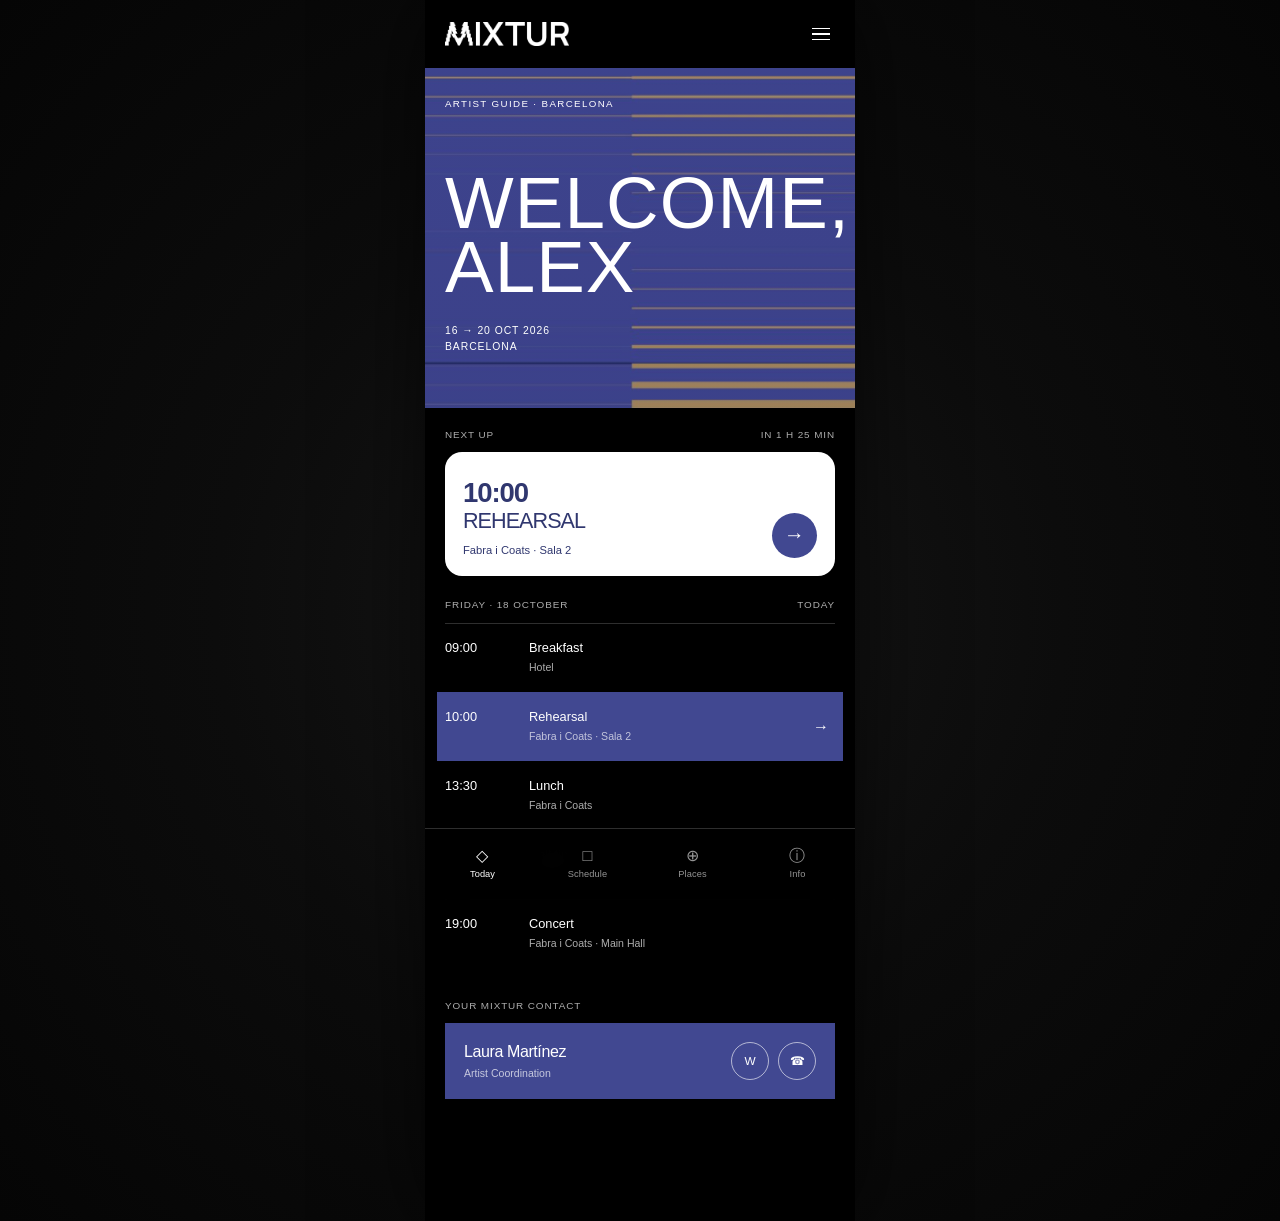
==== index.html @ f7ca7baa "Update index.html" ====
<!DOCTYPE html>
<html lang="en">

<head>
  <meta charset="UTF-8">
  <meta name="viewport" content="width=device-width, initial-scale=1.0">
  <meta name="theme-color" content="#000000">

  <title>Mixtur · Artist Guide</title>

  <link rel="stylesheet" href="style.css">
</head>

<body>

  <main class="app">

    <!-- HEADER -->
    <header class="topbar">

      <img
        src="logo-mixtur.png"
        alt="Mixtur"
        class="mixtur-logo"
      >

      <button
        class="menu-button"
        type="button"
        aria-label="Open menu"
      >
        <span></span>
        <span></span>
        <span></span>
      </button>

    </header>


    <!-- HERO -->
    <section class="hero">

      <div class="hero-overlay"></div>

      <div class="hero-content">

        <p class="eyebrow">
          Artist Guide · Barcelona
        </p>

        <h1 class="welcome">
          Welcome,<br>
          Alex
        </h1>

        <p class="stay-dates">
          16 → 20 OCT 2026<br>
          Barcelona
        </p>

      </div>

    </section>


    <!-- NEXT -->
    <section class="next-section">

      <div class="section-label">
        <span>Next up</span>
        <span>in 1 h 25 min</span>
      </div>

      <article class="next-card">

        <div class="next-card-content">

          <div class="next-time">
            10:00
          </div>

          <div class="next-title">
            Rehearsal
          </div>

          <div class="next-place">
            Fabra i Coats · Sala 2
          </div>

        </div>

        <div
          class="arrow-button"
          aria-hidden="true"
        >
          →
        </div>

      </article>

    </section>


    <!-- TODAY -->
    <section class="today-list">

      <div class="section-label schedule-heading">
        <span>Friday · 18 October</span>
        <span>Today</span>
      </div>


      <article class="today-item">

        <div class="today-time">
          09:00
        </div>

        <div class="today-info">

          <div class="today-title">
            Breakfast
          </div>

          <div class="today-place">
            Hotel
          </div>

        </div>

      </article>


      <article class="today-item highlight">

        <div class="today-time">
          10:00
        </div>

        <div class="today-info">

          <div class="today-title">
            Rehearsal
          </div>

          <div class="today-place">
            Fabra i Coats · Sala 2
          </div>

        </div>

        <div class="today-arrow">
          →
        </div>

      </article>


      <article class="today-item">

        <div class="today-time">
          13:30
        </div>

        <div class="today-info">

          <div class="today-title">
            Lunch
          </div>

          <div class="today-place">
            Fabra i Coats
          </div>

        </div>

      </article>


      <article class="today-item">

        <div class="today-time">
          17:30
        </div>

        <div class="today-info">

          <div class="today-title">
            Call time
          </div>

          <div class="today-place">
            Main Hall
          </div>

        </div>

      </article>


      <article class="today-item">

        <div class="today-time">
          19:00
        </div>

        <div class="today-info">

          <div class="today-title">
            Concert
          </div>

          <div class="today-place">
            Fabra i Coats · Main Hall
          </div>

        </div>

      </article>

    </section>


    <!-- CONTACT -->
    <section class="contact-wrap">

      <div class="section-label">
        <span>Your Mixtur contact</span>
      </div>

      <article class="contact-card">

        <div>

          <div class="contact-name">
            Laura Martínez
          </div>

          <div class="contact-role">
            Artist Coordination
          </div>

        </div>

        <div class="contact-actions">

          <a
            href="#"
            class="contact-action"
            aria-label="WhatsApp Laura"
          >
            W
          </a>

          <a
            href="#"
            class="contact-action"
            aria-label="Call Laura"
          >
            ☎
          </a>

        </div>

      </article>

    </section>


    <!-- BOTTOM NAV -->
    <nav
      class="bottom-nav"
      aria-label="Main navigation"
    >

      <a
        class="nav-item active"
        href="index.html"
      >
        <span class="nav-symbol">◇</span>
        <span>Today</span>
      </a>

      <a
        class="nav-item"
        href="schedule.html"
      >
        <span class="nav-symbol">□</span>
        <span>Schedule</span>
      </a>

      <a
        class="nav-item"
        href="places.html"
      >
        <span class="nav-symbol">⊕</span>
        <span>Places</span>
      </a>

      <a
        class="nav-item"
        href="info.html"
      >
        <span class="nav-symbol">ⓘ</span>
        <span>Info</span>
      </a>

    </nav>

  </main>


  <script src="venues.js?v=1"></script>
  <script src="script.js?v=24"></script>

</body>

</html>
---- style.css ----
/* =========================================
   MIXTUR ARTIST GUIDE
   Editorial mobile system
   ========================================= */


/* =========================================
   VARIABLES
   ========================================= */

:root {
  --black: #000000;
  --white: #ffffff;

  --mixtur-blue: #414891;
  --mixtur-blue-dark: #30376f;
  --mixtur-gold: #b89b59;

  --text-secondary: rgba(255, 255, 255, 0.68);
  --text-soft: rgba(255, 255, 255, 0.48);

  --line: rgba(255, 255, 255, 0.18);

  --page-width: 430px;
}


/* =========================================
   RESET
   ========================================= */

* {
  box-sizing: border-box;
  margin: 0;
  padding: 0;
}

html {
  scroll-behavior: smooth;
}

body {
  min-height: 100vh;
  background: #0a0a0a;
  color: var(--white);

  font-family:
    Verdana,
    Geneva,
    sans-serif;

  -webkit-font-smoothing: antialiased;
  text-rendering: optimizeLegibility;
}

button,
a {
  font: inherit;
}

a {
  color: inherit;
}


/* =========================================
   APP
   ========================================= */

.app {
  position: relative;

  width: 100%;
  max-width: var(--page-width);

  min-height: 100vh;

  margin: 0 auto;

  padding-bottom: 88px;

  background: var(--black);
}


/* =========================================
   TOP BAR
   ========================================= */

.topbar {
  position: relative;
  z-index: 20;

  height: 68px;

  padding: 18px 20px;

  display: flex;
  justify-content: space-between;
  align-items: center;

  background: var(--black);
}

.mixtur-logo {
  display: block;

  width: 124px;
  max-height: 34px;

  object-fit: contain;
  object-position: left center;
}

.menu-button {
  width: 32px;
  height: 32px;

  padding: 5px;

  display: flex;
  flex-direction: column;
  justify-content: center;

  gap: 4px;

  border: 0;
  background: transparent;

  cursor: pointer;
}

.menu-button span {
  display: block;

  width: 18px;
  height: 1.5px;

  margin-left: auto;

  background: var(--white);
}


/* =========================================
   TODAY HERO
   ========================================= */

.hero {
  position: relative;

  min-height: 340px;

  padding:
    30px
    20px
    22px;

  overflow: hidden;

  background-color: var(--mixtur-blue);

  background-image:
    url("mixtur-background.png");

  background-size: cover;
  background-position: center center;
  background-repeat: no-repeat;
}

.hero-overlay {
  position: absolute;

  inset: 0;

  z-index: 1;

  background:
    linear-gradient(
      to bottom,
      rgba(32, 34, 90, 0.03),
      rgba(32, 34, 90, 0.08)
    );

  pointer-events: none;
}

.hero-content {
  position: relative;
  z-index: 3;
}

.eyebrow {
  margin-bottom: 60px;

  font-size: 0.61rem;
  font-weight: 400;
  line-height: 1.3;
  letter-spacing: 0.14em;

  text-transform: uppercase;
}

.welcome {
  width: 100%;
  max-width: 385px;

  font-size:
    clamp(
      3.45rem,
      14.8vw,
      4.55rem
    );

  font-weight: 400;

  line-height: 0.88;

  letter-spacing: 0.015em;

  text-transform: uppercase;
}

.stay-dates {
  margin-top: 24px;

  font-size: 0.65rem;
  font-weight: 400;

  line-height: 1.55;

  letter-spacing: 0.09em;

  text-transform: uppercase;
}


/* =========================================
   SECTION LABELS
   ========================================= */

.section-label {
  display: flex;

  justify-content: space-between;
  align-items: center;

  gap: 16px;

  margin-bottom: 11px;

  color: var(--text-secondary);

  font-size: 0.62rem;

  line-height: 1.2;

  letter-spacing: 0.09em;

  text-transform: uppercase;
}


/* =========================================
   NEXT EVENT
   ========================================= */

.next-section {
  padding:
    21px
    20px
    17px;

  background: var(--black);
}

.next-card {
  min-height: 124px;

  padding:
    20px
    18px
    18px;

  display: flex;

  justify-content: space-between;
  align-items: flex-end;

  gap: 18px;

  color: var(--mixtur-blue-dark);

  background: var(--white);

  border-radius: 17px;
}

.next-card-content {
  min-width: 0;
}

.next-time {
  font-size: 1.72rem;

  font-weight: 700;

  line-height: 1;

  letter-spacing: -0.04em;
}

.next-title {
  margin-top: 4px;

  font-size: 1.35rem;

  font-weight: 400;

  line-height: 1;

  letter-spacing: -0.045em;

  text-transform: uppercase;
}

.next-place {
  margin-top: 11px;

  font-size: 0.7rem;

  line-height: 1.35;
}

.arrow-button {
  width: 45px;
  height: 45px;

  flex-shrink: 0;

  display: flex;
  align-items: center;
  justify-content: center;

  border-radius: 50%;

  background: var(--mixtur-blue);
  color: var(--white);

  font-size: 1.3rem;
  line-height: 1;

  pointer-events: none;
}

/* =========================================
   TODAY LIST
   ========================================= */

.today-list {
  padding:
    6px
    20px
    28px;
}

.schedule-heading {
  margin-bottom: 0;

  padding-bottom: 12px;
}

.today-item {
  position: relative;

  display: grid;

  grid-template-columns:
    72px
    minmax(0, 1fr);

  gap: 12px;

  min-height: 69px;

  padding: 16px 0;

  border-top:
    1px solid
    var(--line);
}

.today-time {
  font-size: 0.8rem;
  line-height: 1.2;
}

.today-info {
  min-width: 0;
}

.today-title {
  font-size: 0.8rem;
  line-height: 1.2;
}

.today-place {
  margin-top: 5px;

  color: var(--text-secondary);

  font-size: 0.66rem;
  line-height: 1.4;
}

.today-item.highlight {
  margin: 0 -8px;
  padding: 16px 8px;

  grid-template-columns:
    72px
    minmax(0, 1fr)
    28px;

  background: var(--mixtur-blue);

  border-top-color: transparent;
}

.today-item.highlight + .today-item {
  border-top-color: transparent;
}

.today-arrow {
  display: flex;

  align-items: center;
  justify-content: center;

  font-size: 1rem;
}


/* =========================================
   CONTACT
   ========================================= */

.contact-wrap {
  padding:
    4px
    20px
    34px;
}

.contact-card {
  padding: 19px;

  display: flex;

  align-items: center;
  justify-content: space-between;

  gap: 18px;

  background: var(--mixtur-blue);
}

.contact-name {
  font-size: 1rem;
  font-weight: 400;
  line-height: 1.2;
  letter-spacing: -0.025em;
}

.contact-role {
  margin-top: 6px;
  font-size: 0.66rem;
  color: rgba(255, 255, 255, 0.7);
}

.contact-actions {
  display: flex;
  gap: 9px;
}

.contact-action {
  width: 38px;
  height: 38px;

  display: flex;

  align-items: center;
  justify-content: center;

  border:
    1px solid
    rgba(255, 255, 255, 0.6);

  border-radius: 50%;

  color: var(--white);

  text-decoration: none;

  font-size: 0.74rem;
}


/* =========================================
   BOTTOM NAVIGATION
   ========================================= */

.bottom-nav {
  position: fixed;

  left: 50%;
  bottom: 0;

  z-index: 100;

  transform: translateX(-50%);

  width: 100%;
  max-width: var(--page-width);

  min-height: 72px;

  display: grid;

  grid-template-columns:
    repeat(4, 1fr);

  padding:
    8px
    5px
    max(11px, env(safe-area-inset-bottom));

  background:
    rgba(0, 0, 0, 0.96);

  border-top:
    1px solid
    var(--line);

  backdrop-filter:
    blur(12px);
}

.nav-item {
  display: flex;

  flex-direction: column;

  justify-content: center;
  align-items: center;

  gap: 4px;

  color:
    rgba(255, 255, 255, 0.58);

  text-decoration: none;

  font-size: 0.58rem;

  letter-spacing: 0.01em;
}

.nav-item.active {
  color: var(--white);
}

.nav-symbol {
  min-height: 18px;

  font-size: 1.02rem;

  line-height: 1;
}


/* =========================================
   SCHEDULE PAGE
   ========================================= */

.schedule-hero {
  position: relative;

  min-height: 205px;

  padding:
    28px
    20px
    25px;

  overflow: hidden;

  background-color: var(--mixtur-blue);

  background-image:
    url("mixtur-background.png");

  background-size: 100% auto;
  background-position: center top;
  background-repeat: no-repeat;
}

.schedule-hero-content {
  position: relative;
  z-index: 3;
}

.schedule-page-title {
  margin-top: 30px;

  font-size:
    clamp(
      2.7rem,
      11.5vw,
      3.6rem
    );

  font-weight: 400;

  line-height: 0.92;

  letter-spacing: 0.045em;

  text-transform: uppercase;
}

.schedule-subtitle {
  margin-top: 14px;

  font-size: 0.6rem;

  line-height: 1.45;

  letter-spacing: 0.16em;

  text-transform: uppercase;
}


/* =========================================
   SCHEDULE DAYS
   ========================================= */

.schedule-day {
  padding:
    25px
    20px
    8px;
}

.day-header {
  display: grid;

  grid-template-columns:
    auto
    1fr;

  align-items: end;

  gap: 14px;

  padding-bottom: 14px;

  color: var(--white);

  text-transform: uppercase;
}

.day-header span:first-child {
  font-size: 1.15rem;
  line-height: 1;
  letter-spacing: 0.08em;
}

.day-header span:last-child {
  justify-self: end;

  color: var(--text-secondary);

  font-size: 0.58rem;

  line-height: 1.2;

  letter-spacing: 0.13em;
}

.today-day .day-header {
  color: var(--white);
}

.today-day .day-header span:first-child {
  color: var(--mixtur-gold);
}

.today-day .day-header span:last-child {
  color: var(--white);
}


/* =========================================
   SCHEDULE EVENTS
   ========================================= */

.schedule-event {
  position: relative;

  display: grid;

  grid-template-columns:
    66px
    minmax(0, 1fr);

  gap: 14px;

  padding: 18px 0;

  border-top:
    1px solid
    var(--line);
}

.schedule-time {
  font-size: 0.8rem;
  line-height: 1.2;
}

.schedule-event-info {
  min-width: 0;
}

.schedule-event-type {
  margin-bottom: 6px;

  color: var(--mixtur-gold);

  font-size: 0.56rem;

  line-height: 1.2;

  letter-spacing: 0.11em;

  text-transform: uppercase;
}

.schedule-event-info h2 {
  font-size: 0.89rem;

  font-weight: 400;

  line-height: 1.3;

  letter-spacing: -0.025em;
}

.schedule-event-info p {
  margin-top: 5px;

  color: var(--text-secondary);

  font-size: 0.65rem;

  line-height: 1.4;
}

.current-event {
  margin: 0 -8px;

  padding: 18px 8px;

  grid-template-columns:
    66px
    minmax(0, 1fr)
    30px;

  background: var(--mixtur-blue);

  border-top-color: transparent;
}

.current-event .schedule-event-type {
  color: var(--white);
}

.important-event {
  margin: 0 -8px;

  padding: 18px 8px;

  grid-template-columns:
    66px
    minmax(0, 1fr)
    30px;

  border-top:
    2px solid
    var(--mixtur-gold);

  border-bottom:
    2px solid
    var(--mixtur-gold);
}

.schedule-event-arrow {
  display: flex;

  align-items: center;
  justify-content: center;

  font-size: 1rem;
}


/* =========================================
   PLACES PAGE
   ========================================= */

.places-intro {
  padding:
    18px
    20px
    0;

  background: var(--black);
}

.places-cover {
  width: 100%;
  height: 180px;

  overflow: hidden;

  border-radius: 8px;

  background:
    linear-gradient(
      135deg,
      #2d2d2d,
      #111111
    );

  display: flex;

  align-items: flex-end;

  padding: 14px;
}

.places-cover span {
  color:
    rgba(255, 255, 255, 0.58);

  font-size: 0.58rem;

  letter-spacing: 0.12em;

  text-transform: uppercase;
}

.places-heading {
  padding-top: 26px;
}

.places-heading .eyebrow {
  margin-bottom: 18px;
}

.places-title {
  font-size:
    clamp(
      2.9rem,
      12vw,
      3.9rem
    );

  font-weight: 400;

  line-height: 0.9;

  letter-spacing: 0.045em;

  text-transform: uppercase;
}


/* =========================================
   PLACES FILTERS
   ========================================= */

.places-filters {
  display: grid;

  grid-template-columns:
    repeat(4, 1fr);

  margin:
    28px
    20px
    22px;

  border:
    1px solid
    var(--line);
}

.place-filter {
  min-height: 44px;

  padding: 10px 6px;

  border: 0;

  border-right:
    1px solid
    var(--line);

  background: transparent;

  color: var(--text-secondary);

  font-size: 0.63rem;

  letter-spacing: 0.04em;

  cursor: pointer;
}

.place-filter:last-child {
  border-right: 0;
}

.place-filter.active {
  background: var(--mixtur-blue);
  color: var(--white);
}


/* =========================================
   PLACES LIST
   ========================================= */

.places-list {
  padding:
    0
    20px
    34px;
}

.featured-place {
  border-top:
    1px solid
    var(--line);

  padding-top: 18px;
}

.featured-place-image {
  width: 100%;
  height: 145px;

  overflow: hidden;

  border-radius: 6px;

  background:
    linear-gradient(
      135deg,
      #333333,
      #141414
    );

  display: flex;

  align-items: flex-end;

  padding: 12px;
}

.featured-place-image span {
  color:
    rgba(255, 255, 255, 0.5);

  font-size: 0.55rem;

  letter-spacing: 0.11em;

  text-transform: uppercase;
}

.featured-place-content {
  padding:
    15px
    0
    22px;
}

.place-category {
  margin-bottom: 7px;

  color: var(--mixtur-gold);

  font-size: 0.55rem;

  line-height: 1.2;

  letter-spacing: 0.12em;

  text-transform: uppercase;
}

.place-title-row {
  display: flex;

  align-items: flex-start;
  justify-content: space-between;

  gap: 18px;
}

.place-title-row h2 {
  font-size: 1.18rem;

  font-weight: 400;

  line-height: 1.2;

  letter-spacing: -0.025em;
}

.place-description {
  margin-top: 4px;

  color: var(--text-secondary);

  font-size: 0.68rem;

  line-height: 1.4;
}

.place-arrow {
  flex-shrink: 0;

  padding-top: 4px;

  font-size: 1.15rem;
}

.place-address {
  margin-top: 14px;

  color: var(--text-secondary);

  font-style: normal;

  font-size: 0.68rem;

  line-height: 1.45;
}


/* =========================================
   MAP LINK
   ========================================= */

.maps-link {
  margin-top: 16px;

  min-height: 44px;

  display: grid;

  grid-template-columns:
    24px
    minmax(0, 1fr)
    22px;

  align-items: center;

  gap: 8px;

  color: var(--white);

  text-decoration: none;

  border-top:
    1px solid
    var(--line);

  border-bottom:
    1px solid
    var(--line);
}

.maps-symbol {
  color: var(--mixtur-blue);

  font-size: 1rem;
}

.maps-link span:nth-child(2) {
  font-size: 0.68rem;
}

.maps-arrow {
  justify-self: end;

  font-size: 0.9rem;
}


/* =========================================
   NEARBY LINKS
   ========================================= */

.place-nearby {
  display: flex;

  flex-wrap: wrap;

  gap:
    8px
    18px;

  margin-top: 14px;

  padding-top: 12px;

  border-top:
    1px solid
    var(--line);
}

.place-nearby a {
  display: inline-flex;

  align-items: center;

  gap: 8px;

  min-height: 32px;

  color: var(--text-secondary);

  text-decoration: none !important;

  font-size: 0.62rem;

  font-weight: 400;

  line-height: 1.2;

  letter-spacing: 0.05em;

  text-transform: uppercase;
}

.place-nearby a:link,
.place-nearby a:visited,
.place-nearby a:hover,
.place-nearby a:active {
  color: var(--text-secondary);

  text-decoration: none !important;
}

.place-nearby a span {
  color: var(--white);

  font-size: 0.8rem;

  line-height: 1;
}

.place-nearby button {
  padding: 0;

  display: inline-flex;

  align-items: center;

  gap: 8px;

  min-height: 32px;

  border: 0;
  border-radius: 0;

  background: transparent;

  color: var(--text-secondary);

  font-family:
    Verdana,
    Geneva,
    sans-serif;

  font-size: 0.62rem;

  font-weight: 400;

  line-height: 1.2;

  letter-spacing: 0.05em;

  text-transform: uppercase;

  text-decoration: none;

  appearance: none;
  -webkit-appearance: none;

  cursor: pointer;
}

.place-nearby button span {
  color: var(--white);

  font-size: 0.8rem;

  line-height: 1;
}


/* =========================================
   COMPACT PLACE ROWS
   ========================================= */

.compact-place {
  display: grid;

  grid-template-columns:
    98px
    minmax(0, 1fr)
    24px;

  align-items: center;

  gap: 13px;

  min-height: 104px;

  padding: 16px 0;

  border-top:
    1px solid
    var(--line);
}

.compact-place-image {
  width: 98px;
  height: 72px;

  overflow: hidden;

  border-radius: 5px;

  display: flex;

  align-items: flex-end;

  padding: 8px;

  background:
    linear-gradient(
      135deg,
      #373737,
      #161616
    );
}

.compact-place-image span {
  color:
    rgba(255, 255, 255, 0.45);

  font-size: 0.5rem;

  letter-spacing: 0.08em;

  text-transform: uppercase;
}

.compact-place-info {
  min-width: 0;
}

.compact-place-info h2 {
  font-size: 0.9rem;

  font-weight: 400;

  line-height: 1.2;

  letter-spacing: -0.02em;
}

.compact-place-info p {
  margin-top: 5px;

  color: var(--text-secondary);

  font-size: 0.62rem;

  line-height: 1.4;
}

.compact-place-arrow {
  justify-self: end;

  font-size: 1rem;
}


/* =========================================
   PLACEHOLDER IMAGES
   ========================================= */

.placeholder-image {
  position: relative;

  filter: grayscale(1);

  isolation: isolate;
}

.placeholder-image::after {
  content: "";

  position: absolute;

  inset: 0;

  z-index: -1;

  background:
    linear-gradient(
      to bottom,
      rgba(255, 255, 255, 0.06),
      rgba(0, 0, 0, 0.18)
    );
}


/* =========================================
   SLIDE-UP PANELS
   ========================================= */

.place-panel {
  position: fixed;

  inset: 0;

  z-index: 500;

  visibility: hidden;
  opacity: 0;

  pointer-events: none;
}

.place-panel.open {
  visibility: visible;
  opacity: 1;

  pointer-events: auto;
}

.panel-backdrop {
  position: absolute;

  inset: 0;

  background:
    rgba(0, 0, 0, 0.72);
}

.panel-sheet {
  position: absolute;

  left: 50%;
  bottom: 0;

  width: 100%;
  max-width: var(--page-width);

  max-height: 82vh;

  padding:
    12px
    20px
    max(28px, env(safe-area-inset-bottom));

  overflow-y: auto;

  background: #101010;

  border-radius:
    22px
    22px
    0
    0;

  transform:
    translate(-50%, 100%);

  transition:
    transform
    0.3s
    ease;
}

.place-panel.open .panel-sheet {
  transform:
    translate(-50%, 0);
}

.panel-handle {
  width: 38px;
  height: 3px;

  margin:
    0
    auto
    24px;

  border-radius: 10px;

  background:
    rgba(255, 255, 255, 0.35);
}

.panel-header {
  display: grid;

  grid-template-columns:
    minmax(0, 1fr)
    38px;

  gap: 20px;

  padding-bottom: 22px;
}

.panel-location {
  margin-bottom: 10px;

  color: var(--mixtur-gold);

  font-size: 0.56rem;

  line-height: 1.2;

  letter-spacing: 0.13em;

  text-transform: uppercase;
}

.panel-header h2 {
  font-size: 1.55rem;

  font-weight: 400;

  line-height: 1;

  letter-spacing: 0.04em;

  text-transform: uppercase;
}

.panel-intro {
  max-width: 270px;

  margin-top: 10px;

  color: var(--text-secondary);

  font-size: 0.63rem;

  line-height: 1.45;
}

.panel-close {
  width: 38px;
  height: 38px;

  display: flex;

  align-items: center;
  justify-content: center;

  padding: 0;

  border:
    1px solid
    var(--line);

  border-radius: 50%;

  background: transparent;

  color: var(--white);

  font-size: 1.2rem;

  appearance: none;
  -webkit-appearance: none;

  cursor: pointer;
}

.panel-list {
  border-top:
    1px solid
    var(--line);
}

.panel-place {
  padding:
    18px
    0
    17px;

  border-bottom:
    1px solid
    var(--line);
}

.panel-place-meta {
  margin-bottom: 7px;

  color: var(--mixtur-gold);

  font-size: 0.54rem;

  line-height: 1.2;

  letter-spacing: 0.1em;

  text-transform: uppercase;
}

.panel-place h3 {
  font-size: 0.9rem;

  font-weight: 400;

  line-height: 1.3;
}

.panel-place p {
  margin-top: 5px;

  color: var(--text-secondary);

  font-size: 0.62rem;

  line-height: 1.4;
}

.panel-place a {
  margin-top: 13px;

  display: flex;

  align-items: center;
  justify-content: space-between;

  min-height: 32px;

  color: var(--white);

  text-decoration: none;

  font-size: 0.61rem;

  letter-spacing: 0.04em;

  text-transform: uppercase;
}

body.panel-open {
  overflow: hidden;
}


/* =========================================
   INFO PAGE
   ========================================= */

.info-hero {
  padding:
    34px
    20px
    28px;

  border-bottom:
    1px solid
    var(--line);
}

.info-hero-content {
  max-width: 520px;
}

.info-title {
  margin-top: 10px;

  font-size:
    clamp(
      3.2rem,
      14vw,
      5.4rem
    );

  font-weight: 400;

  line-height: 0.88;

  letter-spacing: -0.05em;

  text-transform: uppercase;
}

.info-subtitle {
  max-width: 280px;

  margin-top: 18px;

  color: var(--text-secondary);

  font-size: 0.7rem;

  line-height: 1.5;
}


/* =========================================
   STAY SUMMARY
   ========================================= */

.stay-summary {
  padding:
    22px
    20px
    26px;

  border-bottom:
    1px solid
    var(--line);
}

.stay-summary-heading {
  display: flex;

  align-items: center;
  justify-content: space-between;

  margin-bottom: 18px;

  color: var(--text-secondary);

  font-size: 0.58rem;

  line-height: 1;

  letter-spacing: 0.09em;

  text-transform: uppercase;
}

.stay-summary-heading span:first-child {
  color: var(--mixtur-gold);
}

.stay-summary-grid {
  display: grid;

  grid-template-columns:
    repeat(3, minmax(0, 1fr));

  border-top:
    1px solid
    var(--line);

  border-bottom:
    1px solid
    var(--line);
}

.stay-summary-card {
  min-width: 0;

  padding:
    16px
    12px
    17px;

  border-right:
    1px solid
    var(--line);
}

.stay-summary-card:first-child {
  padding-left: 0;
}

.stay-summary-card:last-child {
  padding-right: 0;

  border-right: 0;
}

.stay-summary-date {
  margin-bottom: 13px;

  color: var(--mixtur-gold);

  font-size: 0.54rem;

  line-height: 1;

  letter-spacing: 0.08em;

  text-transform: uppercase;
}

.stay-summary-type {
  margin-bottom: 6px;

  color: var(--text-secondary);

  font-size: 0.54rem;

  line-height: 1.2;

  text-transform: uppercase;
}

.stay-summary-card h2 {
  overflow-wrap: anywhere;

  font-size:
    clamp(
      0.9rem,
      4vw,
      1.15rem
    );

  font-weight: 400;

  line-height: 1.1;
}

.stay-summary-card p {
  margin-top: 8px;

  color: var(--text-secondary);

  font-size: 0.58rem;

  line-height: 1.35;
}


/* =========================================
   INFO ACCORDION
   ========================================= */

.info-list {
  padding-bottom:
    calc(
      92px + env(safe-area-inset-bottom)
    );
}

.info-section {
  border-bottom:
    1px solid
    var(--line);
}

.info-toggle {
  width: 100%;
  min-height: 82px;

  display: grid;

  grid-template-columns:
    38px
    minmax(0, 1fr)
    28px;

  align-items: center;

  gap: 10px;

  padding:
    0
    20px;

  border: 0;

  background: transparent;

  color: var(--white);

  font-family:
    Verdana,
    Geneva,
    sans-serif;

  text-align: left;

  appearance: none;
  -webkit-appearance: none;

  cursor: pointer;
}

.info-number {
  color: var(--mixtur-gold);

  font-size: 0.56rem;

  letter-spacing: 0.08em;
}

.info-toggle-title {
  font-size: 1rem;

  font-weight: 400;

  line-height: 1.2;

  letter-spacing: 0.01em;

  text-transform: uppercase;
}

.info-toggle-symbol {
  justify-self: end;

  color: var(--text-secondary);

  font-size: 1.25rem;

  font-weight: 400;

  line-height: 1;

  transition:
    transform 0.25s ease,
    color 0.25s ease;
}

.info-section.open
.info-toggle-symbol {
  color: var(--mixtur-gold);

  transform: rotate(45deg);
}

.info-content {
  display: none;

  padding:
    0
    20px
    24px;
}

.info-section.open
.info-content {
  display: block;
}


/* =========================================
   INFO ROWS
   ========================================= */

.info-row {
  display: grid;

  grid-template-columns:
    92px
    minmax(0, 1fr);

  gap: 16px;

  padding:
    17px
    0;

  border-top:
    1px solid
    var(--line);
}

.info-label {
  color: var(--mixtur-gold);

  font-size: 0.54rem;

  line-height: 1.3;

  letter-spacing: 0.08em;

  text-transform: uppercase;
}

.info-value {
  color: var(--white);

  font-size: 0.72rem;

  line-height: 1.4;
}

.info-value span {
  display: block;

  margin-top: 4px;

  color: var(--text-secondary);

  font-size: 0.6rem;

  line-height: 1.4;
}


/* =========================================
   INFO CONTACT
   ========================================= */

.info-contact {
  padding:
    24px
    0
    22px;

  border-top:
    1px solid
    var(--line);
}

.info-contact-role {
  color: var(--mixtur-gold);

  font-size: 0.55rem;

  line-height: 1.2;

  letter-spacing: 0.1em;

  text-transform: uppercase;
}

.info-contact h2 {
  margin-top: 8px;

  font-size: 1.35rem;

  font-weight: 400;

  line-height: 1.1;
}

.info-contact-note {
  max-width: 270px;

  margin-top: 9px;

  color: var(--text-secondary);

  font-size: 0.62rem;

  line-height: 1.45;
}

.info-contact-actions {
  display: flex;

  gap: 20px;

  margin-top: 20px;
}

.info-contact-actions a {
  display: inline-flex;

  align-items: center;

  gap: 10px;

  min-height: 34px;

  color: var(--white);

  text-decoration: none;

  font-size: 0.6rem;

  letter-spacing: 0.05em;

  text-transform: uppercase;
}

.info-contact-actions a span {
  color: var(--mixtur-gold);

  font-size: 0.82rem;
}

.info-contact-row {
  margin-top: 0;
}


/* =========================================
   INFO · INTERACTIVE DETAIL LINKS
   ========================================= */

.info-group-label {
  padding:
    20px
    0
    10px;

  border-top:
    1px solid
    var(--line);

  color: var(--mixtur-gold);

  font-size: 0.54rem;

  line-height: 1.2;

  letter-spacing: 0.1em;

  text-transform: uppercase;
}

.info-detail-link {
  min-height: 68px;

  display: flex;

  align-items: center;
  justify-content: space-between;

  gap: 20px;

  padding:
    15px
    0;

  border-top:
    1px solid
    var(--line);

  color: var(--white);

  text-decoration: none;
}

.info-detail-link:last-of-type {
  border-bottom: 0;
}

.info-detail-title {
  display: block;

  font-size: 0.76rem;

  line-height: 1.3;
}

.info-detail-description {
  display: block;

  margin-top: 5px;

  color: var(--text-secondary);

  font-size: 0.58rem;

  line-height: 1.4;
}

.info-detail-arrow {
  flex: 0 0 auto;

  color: var(--mixtur-gold);

  font-size: 0.9rem;
}


/* =========================================
   CONTACTS · MAIN CONTACT
   ========================================= */

.main-contact-card {
  margin:
    22px
    0
    28px;

  padding:
    20px;

  background: var(--white);

  color: #000;
}

.main-contact-top {
  display: flex;

  align-items: center;

  gap: 15px;
}

.contact-avatar {
  width: 52px;
  height: 52px;

  flex: 0 0 52px;

  display: flex;

  align-items: center;
  justify-content: center;

  overflow: hidden;

  border-radius: 50%;

  background: var(--mixtur-gold);

  color: #000;

  font-size: 0.66rem;

  letter-spacing: 0.06em;

  text-transform: uppercase;
}

.contact-avatar img {
  width: 100%;
  height: 100%;

  display: block;

  object-fit: cover;
}

.main-contact-label {
  margin-bottom: 5px;

  color: var(--mixtur-blue);

  font-size: 0.51rem;

  line-height: 1.2;

  letter-spacing: 0.1em;

  text-transform: uppercase;
}

.main-contact-card h2 {
  font-size: 1.15rem;

  font-weight: 400;

  line-height: 1.15;
}

.main-contact-role {
  margin-top: 4px;

  color: #666;

  font-size: 0.58rem;

  line-height: 1.3;
}

.main-contact-description {
  margin-top: 18px;

  padding-top: 15px;

  border-top:
    1px solid
    rgba(0, 0, 0, 0.15);

  color: #444;

  font-size: 0.62rem;

  line-height: 1.45;
}

.main-contact-actions {
  display: flex;

  gap: 24px;

  margin-top: 17px;
}

.main-contact-actions a {
  display: inline-flex;

  align-items: center;

  gap: 9px;

  color: #000;

  text-decoration: none;

  font-size: 0.58rem;

  letter-spacing: 0.05em;

  text-transform: uppercase;
}

.main-contact-actions a span {
  color: var(--mixtur-blue);
}


/* =========================================
   CONTACTS · TEAM
   ========================================= */

.team-heading {
  margin-bottom: 2px;

  color: var(--mixtur-gold);

  font-size: 0.55rem;

  line-height: 1.2;

  letter-spacing: 0.1em;

  text-transform: uppercase;
}

.team-contact {
  display: grid;

  grid-template-columns:
    44px
    minmax(0, 1fr);

  gap: 15px;

  padding:
    18px
    0;

  border-top:
    1px solid
    var(--line);
}

.team-avatar {
  width: 44px;
  height: 44px;

  flex-basis: 44px;

  background: transparent;

  border:
    1px solid
    var(--line);

  color: var(--text-secondary);

  font-size: 0.56rem;
}

.team-contact-content h3 {
  font-size: 0.78rem;

  font-weight: 400;

  line-height: 1.25;
}

.team-role {
  margin-top: 4px;

  color: var(--mixtur-gold);

  font-size: 0.54rem;

  line-height: 1.3;
}

.team-description {
  margin-top: 5px;

  color: var(--text-secondary);

  font-size: 0.58rem;

  line-height: 1.4;
}

.team-actions {
  display: flex;

  flex-wrap: wrap;

  gap: 18px;

  margin-top: 12px;
}

.team-actions a {
  color: var(--white);

  text-decoration: none;

  font-size: 0.54rem;

  letter-spacing: 0.04em;

  text-transform: uppercase;
}


/* =========================================
   MAIN MENU
   ========================================= */

.main-menu {
  position: fixed;

  inset: 0;

  z-index: 1000;

  visibility: hidden;

  opacity: 0;

  pointer-events: none;

  background: #000;

  transition:
    opacity 0.25s ease,
    visibility 0.25s ease;
}

.main-menu.open {
  visibility: visible;

  opacity: 1;

  pointer-events: auto;
}

.main-menu-inner {
  width: 100%;
  max-width: var(--page-width);

  height: 100%;
  min-height: 100%;

  margin: 0 auto;

  padding:
    22px
    20px
    max(30px, env(safe-area-inset-bottom));

  overflow-y: auto;
}


/* =========================================
   MENU HEADER
   ========================================= */

.main-menu-header {
  display: flex;

  align-items: flex-start;
  justify-content: space-between;

  gap: 20px;
}

.main-menu-logo {
  width: 118px;
  height: auto;

  display: block;
}

.main-menu-close {
  width: 40px;
  height: 40px;

  display: flex;

  align-items: center;
  justify-content: center;

  padding: 0;

  border:
    1px solid
    var(--line);

  border-radius: 50%;

  background: transparent;

  color: var(--white);

  font-family:
    Verdana,
    Geneva,
    sans-serif;

  font-size: 1.2rem;

  line-height: 1;

  appearance: none;
  -webkit-appearance: none;

  cursor: pointer;
}

.main-menu-meta {
  margin-top: 40px;
}

.main-menu-eyebrow {
  color: var(--mixtur-gold);

  font-size: 0.55rem;

  line-height: 1.2;

  letter-spacing: 0.11em;

  text-transform: uppercase;
}

.main-menu-city {
  margin-top: 6px;

  color: var(--text-secondary);

  font-size: 0.58rem;

  line-height: 1.2;

  letter-spacing: 0.06em;

  text-transform: uppercase;
}


/* =========================================
   MENU PRIMARY NAVIGATION
   ========================================= */

.main-menu-nav {
  margin-top: 34px;

  border-top:
    1px solid
    var(--line);
}

.main-menu-nav a {
  min-height: 66px;

  display: flex;

  align-items: center;
  justify-content: space-between;

  gap: 20px;

  border-bottom:
    1px solid
    var(--line);

  color: var(--white);

  text-decoration: none;
}

.main-menu-nav-title {
  font-size:
    clamp(
      1.45rem,
      6.5vw,
      2rem
    );

  font-weight: 400;

  line-height: 1;

  letter-spacing: -0.025em;

  text-transform: uppercase;
}

.main-menu-nav-number {
  color: var(--text-secondary);

  font-size: 0.52rem;

  letter-spacing: 0.08em;
}

.main-menu-nav a.active {
  color: var(--mixtur-gold);
}

.main-menu-nav a.active
.main-menu-nav-number {
  color: var(--mixtur-gold);
}


/* =========================================
   MENU SECTIONS
   ========================================= */

.main-menu-section {
  margin-top: 30px;
}

.main-menu-section-label {
  margin-bottom: 10px;

  color: var(--mixtur-gold);

  font-size: 0.52rem;

  line-height: 1.2;

  letter-spacing: 0.1em;

  text-transform: uppercase;
}

.main-menu-small-link {
  width: 100%;

  min-height: 44px;

  display: flex;

  align-items: center;
  justify-content: space-between;

  gap: 20px;

  padding: 0;

  border: 0;

  border-top:
    1px solid
    var(--line);

  border-radius: 0;

  background: transparent;

  color: var(--white);

  font-family:
    Verdana,
    Geneva,
    sans-serif;

  text-align: left;

  text-decoration: none;

  font-size: 0.62rem;

  line-height: 1.2;

  letter-spacing: 0.04em;

  text-transform: uppercase;

  appearance: none;
  -webkit-appearance: none;

  cursor: pointer;
}

.main-menu-section
.main-menu-small-link:last-child {
  border-bottom:
    1px solid
    var(--line);
}

.main-menu-arrow {
  color: var(--mixtur-gold);

  font-size: 0.8rem;
}


/* =========================================
   MENU FOOTER
   ========================================= */

.main-menu-footer {
  padding:
    34px
    0
    12px;
}

.main-menu-external {
  display: flex;

  align-items: center;
  justify-content: space-between;

  gap: 20px;

  color: var(--text-secondary);

  text-decoration: none;

  font-size: 0.54rem;

  line-height: 1.2;

  letter-spacing: 0.07em;

  text-transform: uppercase;
}

.main-menu-external span:last-child {
  color: var(--mixtur-gold);
}

body.menu-open {
  overflow: hidden;
}


/* =========================================
   EDITORIAL PANELS
   WELCOME / ABOUT MIXTUR
   ========================================= */

.editorial-panel {
  position: fixed;

  inset: 0;

  z-index: 1100;

  visibility: hidden;

  opacity: 0;

  pointer-events: none;

  background: #000;

  transition:
    opacity 0.25s ease,
    visibility 0.25s ease;
}

.editorial-panel.open {
  visibility: visible;

  opacity: 1;

  pointer-events: auto;
}

.editorial-panel-inner {
  width: 100%;
  max-width: var(--page-width);

  height: 100%;
  min-height: 100%;

  margin: 0 auto;

  padding:
    22px
    20px
    max(38px, env(safe-area-inset-bottom));

  overflow-y: auto;
}

.editorial-panel-header {
  display: flex;

  align-items: center;
  justify-content: space-between;
}

.editorial-back {
  padding: 0;

  border: 0;

  background: transparent;

  color: var(--text-secondary);

  font-family:
    Verdana,
    Geneva,
    sans-serif;

  font-size: 0.56rem;

  line-height: 1.2;

  letter-spacing: 0.07em;

  text-transform: uppercase;

  cursor: pointer;
}

.editorial-close {
  width: 40px;
  height: 40px;

  display: flex;

  align-items: center;
  justify-content: center;

  padding: 0;

  border:
    1px solid
    var(--line);

  border-radius: 50%;

  background: transparent;

  color: var(--white);

  font-family:
    Verdana,
    Geneva,
    sans-serif;

  font-size: 1.2rem;

  cursor: pointer;
}

.editorial-content {
  padding-top: 58px;
}

.editorial-kicker {
  color: var(--mixtur-gold);

  font-size: 0.54rem;

  line-height: 1.2;

  letter-spacing: 0.11em;

  text-transform: uppercase;
}

.editorial-title {
  max-width: 340px;

  margin-top: 13px;

  font-size:
    clamp(
      2.7rem,
      12vw,
      4.7rem
    );

  font-weight: 400;

  line-height: 0.9;

  letter-spacing: -0.05em;

  text-transform: uppercase;
}

.editorial-lead {
  max-width: 330px;

  margin-top: 32px;

  padding-top: 24px;

  border-top:
    1px solid
    var(--mixtur-gold);

  font-size: 0.9rem;

  line-height: 1.55;
}

.editorial-copy {
  max-width: 330px;

  margin-top: 22px;

  color: var(--text-secondary);

  font-size: 0.68rem;

  line-height: 1.6;
}

.editorial-signature {
  margin-top: 34px;

  color: var(--mixtur-gold);

  font-size: 0.58rem;

  line-height: 1.2;

  letter-spacing: 0.08em;

  text-transform: uppercase;
}


/* =========================================
   ABOUT MIXTUR
   ========================================= */

.mixtur-statement {
  margin-top: 38px;

  padding:
    22px
    0;

  border-top:
    1px solid
    var(--line);

  border-bottom:
    1px solid
    var(--line);
}

.mixtur-statement span {
  display: block;

  font-size:
    clamp(
      1.45rem,
      7vw,
      2.2rem
    );

  font-weight: 400;

  line-height: 1.05;

  letter-spacing: -0.025em;

  text-transform: uppercase;
}

.mixtur-statement
span:nth-child(2) {
  color: var(--mixtur-gold);
}

.mixtur-keywords {
  display: grid;

  grid-template-columns:
    repeat(2, minmax(0, 1fr));

  margin-top: 32px;

  border-top:
    1px solid
    var(--line);
}

.mixtur-keywords span {
  padding:
    15px
    0;

  border-bottom:
    1px solid
    var(--line);

  color: var(--text-secondary);

  font-size: 0.56rem;

  line-height: 1.2;

  letter-spacing: 0.08em;

  text-transform: uppercase;
}

.mixtur-keywords
span:nth-child(even) {
  padding-left: 16px;

  border-left:
    1px solid
    var(--line);
}

.editorial-web-link {
  margin-top: 34px;

  display: flex;

  align-items: center;
  justify-content: space-between;

  padding:
    16px
    0;

  border-top:
    1px solid
    var(--line);

  border-bottom:
    1px solid
    var(--line);

  color: var(--white);

  text-decoration: none;

  font-size: 0.58rem;

  line-height: 1.2;

  letter-spacing: 0.06em;

  text-transform: uppercase;
}

.editorial-web-link span:last-child {
  color: var(--mixtur-gold);
}


/* =========================================
   DESKTOP PRESENTATION
   ========================================= */

@media (min-width: 700px) {

  body {
    background:
      radial-gradient(
        circle at center,
        #171717 0%,
        #0c0c0c 48%,
        #050505 100%
      );
  }

  .app {
    box-shadow:
      0
      0
      80px
      rgba(0, 0, 0, 0.65);
  }

  .main-menu-inner,
  .editorial-panel-inner {
    box-shadow:
      0
      0
      80px
      rgba(0, 0, 0, 0.65);
  }

}


/* =========================================
   SMALL PHONES
   ========================================= */

@media (max-width: 370px) {

  .hero {
    min-height: 365px;
  }

  .welcome {
    font-size: 3.15rem;
  }

  .eyebrow {
    margin-bottom: 52px;
  }

  .next-title {
    font-size: 1.22rem;
  }

  .schedule-page-title {
    font-size: 2.85rem;
  }

  .places-cover {
    height: 160px;
  }

  .places-title {
    font-size: 2.7rem;
  }

  .compact-place {
    grid-template-columns:
      88px
      minmax(0, 1fr)
      22px;
  }

  .compact-place-image {
    width: 88px;
    height: 68px;
  }

  .stay-summary-card {
    padding-left: 8px;
    padding-right: 8px;
  }

  .stay-summary-card:first-child {
    padding-left: 0;
  }

  .stay-summary-card:last-child {
    padding-right: 0;
  }

  .stay-summary-card h2 {
    font-size: 0.82rem;
  }

  .stay-summary-card p {
    font-size: 0.54rem;
  }

  .info-row {
    grid-template-columns:
      78px
      minmax(0, 1fr);

    gap: 12px;
  }

  .main-menu-meta {
    margin-top: 30px;
  }

  .main-menu-nav {
    margin-top: 26px;
  }

  .main-menu-nav a {
    min-height: 60px;
  }

  .main-menu-section {
    margin-top: 24px;
  }

}


/* =========================================
   HEADER CLICK FIX
   ========================================= */

.topbar {
  position: relative;
  z-index: 100;
}

.menu-button {
  position: relative;
  z-index: 101;
  pointer-events: auto;
}


/* =========================================
   SCHEDULE DETAIL PANEL
   ========================================= */

.panel-category {
  margin-top: 2px;
  margin-bottom: 9px;

  color: var(--mixtur-gold);

  font-size: 0.56rem;

  line-height: 1.2;

  letter-spacing: 0.12em;

  text-transform: uppercase;
}

.panel-title {
  max-width: 320px;

  font-size:
    clamp(
      1.7rem,
      8vw,
      2.35rem
    );

  font-weight: 400;

  line-height: 1;

  letter-spacing: -0.035em;
}

.panel-description {
  margin-top: 12px;

  padding-bottom: 22px;

  color: var(--text-secondary);

  font-size: 0.64rem;

  line-height: 1.45;

  border-bottom:
    1px solid
    var(--line);
}

.panel-info {
  border-bottom:
    1px solid
    var(--line);
}

.panel-info-row {
  display: grid;

  grid-template-columns:
    82px
    minmax(0, 1fr);

  gap: 18px;

  padding:
    17px
    0;

  border-bottom:
    1px solid
    var(--line);
}

.panel-info-row:last-child {
  border-bottom: 0;
}

.panel-info-label {
  color: var(--mixtur-gold);

  font-size: 0.52rem;

  line-height: 1.3;

  letter-spacing: 0.09em;

  text-transform: uppercase;
}

.panel-info-value {
  color: var(--white);

  font-size: 0.7rem;

  line-height: 1.45;
}

.panel-map-link {
  min-height: 50px;

  display: flex;

  align-items: center;
  justify-content: space-between;

  margin-top: 2px;

  color: var(--white);

  text-decoration: none;

  font-size: 0.6rem;

  line-height: 1.2;

  letter-spacing: 0.06em;

  text-transform: uppercase;

  border-bottom:
    1px solid
    var(--line);
}

.info-panel-trigger {
  cursor: pointer;
}


/* =========================================
   ADMIN · ARTIST GUIDE GENERATOR
   ========================================= */

.admin-body {
  background: #0a0a0a;
}

.admin-app {
  width: 100%;
  max-width: 760px;

  min-height: 100vh;

  margin: 0 auto;

  padding-bottom: 70px;

  background: var(--black);
}

.admin-header {
  padding:
    28px
    24px
    34px;

  border-bottom:
    1px solid
    var(--line);
}

.admin-logo {
  width: 125px;

  display: block;
}

.admin-header-copy {
  margin-top: 54px;
}

.admin-eyebrow {
  color: var(--mixtur-gold);

  font-size: 0.54rem;

  line-height: 1.2;

  letter-spacing: 0.11em;

  text-transform: uppercase;
}

.admin-header h1 {
  margin-top: 12px;

  font-size:
    clamp(
      2.7rem,
      10vw,
      5rem
    );

  font-weight: 400;

  line-height: 0.92;

  letter-spacing: -0.05em;

  text-transform: uppercase;
}

.admin-header p {
  max-width: 400px;

  margin-top: 22px;

  color: var(--text-secondary);

  font-size: 0.7rem;

  line-height: 1.55;
}


/* ADMIN SECTIONS */

.admin-section {
  padding:
    30px
    24px;

  border-bottom:
    1px solid
    var(--line);
}

.admin-section-heading {
  display: grid;

  grid-template-columns:
    34px
    minmax(0, 1fr);

  gap: 12px;

  align-items: center;

  margin-bottom: 24px;
}

.admin-section-heading span {
  color: var(--mixtur-gold);

  font-size: 0.55rem;

  letter-spacing: 0.08em;
}

.admin-section-heading h2 {
  font-size: 1rem;

  font-weight: 400;

  line-height: 1.2;

  letter-spacing: 0.03em;

  text-transform: uppercase;
}


/* ADMIN FIELDS */

.admin-fields {
  display: grid;

  gap: 18px;
}

.admin-fields + .admin-fields {
  margin-top: 18px;
}

.admin-grid-two {
  grid-template-columns:
    repeat(2, minmax(0, 1fr));
}

.admin-field {
  min-width: 0;

  display: block;
}

.admin-field > span {
  display: block;

  margin-bottom: 8px;

  color: var(--text-secondary);

  font-size: 0.54rem;

  line-height: 1.2;

  letter-spacing: 0.08em;

  text-transform: uppercase;
}

.admin-field input,
.admin-field select,
.admin-field textarea {
  width: 100%;

  border: 0;

  border-bottom:
    1px solid
    rgba(255, 255, 255, 0.28);

  border-radius: 0;

  padding:
    10px
    0
    12px;

  background: transparent;

  color: var(--white);

  font-family:
    Verdana,
    Geneva,
    sans-serif;

  font-size: 0.72rem;

  line-height: 1.4;

  outline: none;

  appearance: none;
  -webkit-appearance: none;
}

.admin-field textarea {
  resize: vertical;

  min-height: 88px;
}

.admin-field select {
  cursor: pointer;
}

.admin-field select option {
  color: #000;
}

.admin-field input::placeholder,
.admin-field textarea::placeholder {
  color:
    rgba(255, 255, 255, 0.32);
}

.admin-field input:focus,
.admin-field select:focus,
.admin-field textarea:focus {
  border-bottom-color:
    var(--mixtur-gold);
}


/* ADMIN ACTIVITY */

.admin-activity {
  padding:
    20px;

  border:
    1px solid
    var(--line);

  background:
    #0d0d0d;
}

.admin-activity-top {
  display: flex;

  align-items: center;
  justify-content: space-between;

  gap: 18px;

  margin-bottom: 24px;

  color: var(--text-secondary);

  font-size: 0.54rem;

  letter-spacing: 0.08em;

  text-transform: uppercase;
}

.admin-activity-top span:last-child {
  color: var(--mixtur-gold);
}

.admin-add-button {
  width: 100%;

  min-height: 50px;

  margin-top: 16px;

  border:
    1px solid
    var(--line);

  background: transparent;

  color: var(--white);

  font-family:
    Verdana,
    Geneva,
    sans-serif;

  font-size: 0.6rem;

  letter-spacing: 0.06em;

  text-transform: uppercase;

  cursor: pointer;
}


/* GENERATE */

.admin-generate {
  display: flex;

  align-items: flex-end;
  justify-content: space-between;

  gap: 30px;

  padding:
    34px
    24px;
}

.admin-generate h2 {
  margin-top: 8px;

  font-size: 1.3rem;

  font-weight: 400;

  line-height: 1.15;
}

.admin-generate p {
  max-width: 310px;

  margin-top: 10px;

  color: var(--text-secondary);

  font-size: 0.62rem;

  line-height: 1.5;
}

.admin-generate-button {
  flex: 0 0 auto;

  min-height: 48px;

  padding:
    0
    20px;

  border: 0;

  background:
    var(--mixtur-gold);

  color: #000;

  font-family:
    Verdana,
    Geneva,
    sans-serif;

  font-size: 0.58rem;

  letter-spacing: 0.06em;

  text-transform: uppercase;

  cursor: pointer;
}


/* ADMIN RESPONSIVE */

@media (max-width: 560px) {

  .admin-grid-two {
    grid-template-columns: 1fr;
  }

  .admin-generate {
    align-items: stretch;
    flex-direction: column;
  }

  .admin-generate-button {
    width: 100%;
  }

}


/* =========================================
   ADMIN · ACTIVITY CONTROLS
   ========================================= */

.admin-activity + .admin-activity {
  margin-top: 16px;
}

.admin-activity-top {
  position: relative;
}

.admin-remove-activity {
  margin-left: auto;

  padding: 0;

  border: 0;

  background: transparent;

  color:
    rgba(255, 255, 255, 0.5);

  font-family:
    Verdana,
    Geneva,
    sans-serif;

  font-size: 0.5rem;

  letter-spacing: 0.08em;

  text-transform: uppercase;

  cursor: pointer;
}

.admin-remove-activity:hover {
  color: var(--mixtur-gold);
}

.admin-remove-activity[hidden] {
  display: none;
}


/* =========================================
   ADMIN · ARTIST DATA PREVIEW
   ========================================= */

.admin-preview {
  padding:
    32px
    24px
    60px;

  border-top:
    1px solid
    var(--line);
}

.admin-preview[hidden] {
  display: none;
}

.admin-preview-header {
  display: flex;

  align-items: flex-end;
  justify-content: space-between;

  gap: 24px;

  margin-bottom: 24px;
}

.admin-preview-header h3 {
  margin-top: 8px;

  font-size: 1.8rem;

  font-weight: 400;

  line-height: 1;

  letter-spacing: -0.03em;
}

.admin-preview-slug {
  text-align: right;
}

.admin-preview-slug span {
  display: block;

  margin-bottom: 6px;

  color: var(--text-secondary);

  font-size: 0.5rem;

  letter-spacing: 0.08em;

  text-transform: uppercase;
}

.admin-preview-slug strong {
  color: var(--mixtur-gold);

  font-size: 0.62rem;

  font-weight: 400;
}

.admin-preview-code {
  width: 100%;

  margin: 0;

  padding: 18px;

  overflow-x: auto;

  border:
    1px solid
    var(--line);

  background: #0d0d0d;

  color:
    rgba(255, 255, 255, 0.78);

  font-family:
    "Courier New",
    monospace;

  font-size: 0.62rem;

  line-height: 1.65;

  white-space: pre-wrap;

  word-break: break-word;
}


/* =========================================
   ADMIN · RESULT ACTIONS
   ========================================= */

.admin-result-actions {
  display: grid;

  gap: 28px;

  margin-top: 24px;
}

.admin-download-button {
  width: 100%;

  min-height: 54px;

  padding:
    14px
    18px;

  border: 0;

  background:
    var(--mixtur-gold);

  color: #000;

  font-family:
    Verdana,
    Geneva,
    sans-serif;

  font-size: 0.62rem;

  letter-spacing: 0.08em;

  text-transform: uppercase;

  cursor: pointer;
}

.admin-link-block > span {
  display: block;

  margin-bottom: 10px;

  color: var(--mixtur-gold);

  font-size: 0.52rem;

  letter-spacing: 0.09em;

  text-transform: uppercase;
}

.admin-link-row {
  display: grid;

  grid-template-columns:
    minmax(0, 1fr)
    auto;

  gap: 10px;
}

.admin-link-row input {
  min-width: 0;

  padding: 14px;

  border:
    1px solid
    var(--line);

  border-radius: 0;

  background: #0d0d0d;

  color: var(--white);

  font-family:
    Verdana,
    Geneva,
    sans-serif;

  font-size: 0.62rem;

  outline: none;
}

.admin-link-row button {
  padding:
    0
    16px;

  border:
    1px solid
    var(--line);

  border-radius: 0;

  background: transparent;

  color: var(--white);

  font-family:
    Verdana,
    Geneva,
    sans-serif;

  font-size: 0.56rem;

  letter-spacing: 0.06em;

  text-transform: uppercase;

  cursor: pointer;
}


@media (max-width: 560px) {

  .admin-preview-header {
    align-items: flex-start;

    flex-direction: column;
  }

  .admin-preview-slug {
    text-align: left;
  }

  .admin-link-row {
    grid-template-columns: 1fr;
  }

  .admin-link-row button {
    min-height: 46px;
  }

}


/* =========================================
   ACTIVITY VENUE IMAGE
   ========================================= */

.activity-panel-image {
  width: calc(100% + 40px);
  margin:
    -4px
    -20px
    22px;
  overflow: hidden;
  background: #171717;
}

.activity-panel-image img {
  width: 100%;
  height: 190px;
  display: block;
  object-fit: cover;
}

.activity-panel-nearby {
  margin-top: 18px;
}

.venue-nearby-address {
  margin-top: 5px;
  color: var(--text-secondary);
  font-size: 0.6rem;
  line-height: 1.45;
}

/* =========================================
   VENUE IMAGES · BLACK & WHITE
   ========================================= */

.featured-place-image img,
.activity-panel-image img {
  filter: grayscale(100%);
}

/* =========================================
   VENUE PHOTOS · FINAL
   ========================================= */

.featured-place-image {
  width: 100%;
  height: 220px;
  padding: 0;
  overflow: hidden;
  background: #181818;
}

.featured-place-image img {
  width: 100%;
  height: 100%;
  display: block;
  object-fit: cover;
  object-position: center 50%;
  filter: grayscale(100%);
}
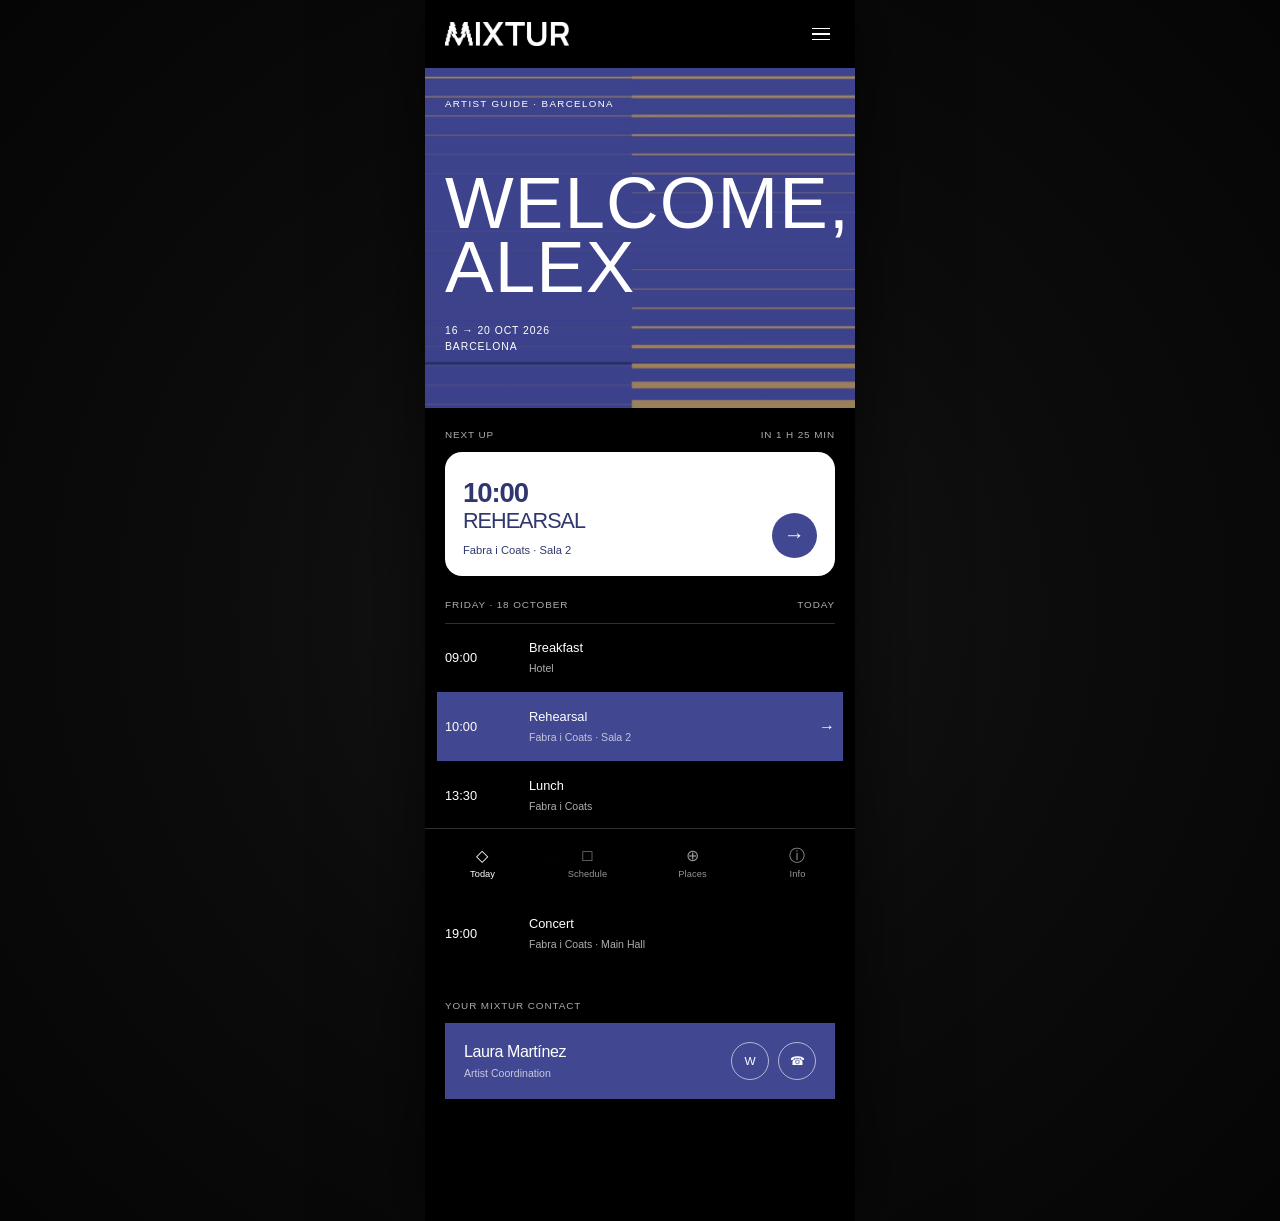
==== commit 6cfafe5f: "Update index.html" ====
--- a/index.html
+++ b/index.html
@@ -311,7 +311,7 @@
 
 
   <script src="venues.js?v=1"></script>
-  <script src="script.js?v=24"></script>
+  <script src="script.js?v=26"></script>
 
 </body>
 
--- a/style.css
+++ b/style.css
@@ -377,7 +377,10 @@
 
   grid-template-columns:
     72px
-    minmax(0, 1fr);
+    minmax(0, 1fr)
+    28px;
+
+  align-items: center;
 
   gap: 12px;
 
@@ -430,14 +433,16 @@
 .today-item.highlight + .today-item {
   border-top-color: transparent;
 }
-
 .today-arrow {
   display: flex;
 
   align-items: center;
-  justify-content: center;
+  justify-content: flex-end;
+
+  align-self: center;
 
   font-size: 1rem;
+  line-height: 1;
 }
 
 
@@ -713,7 +718,10 @@
 
   grid-template-columns:
     66px
-    minmax(0, 1fr);
+    minmax(0, 1fr)
+    30px;
+
+  align-items: center;
 
   gap: 14px;
 
@@ -809,9 +817,12 @@
   display: flex;
 
   align-items: center;
-  justify-content: center;
+  justify-content: flex-end;
+
+  align-self: center;
 
   font-size: 1rem;
+  line-height: 1;
 }
 
 
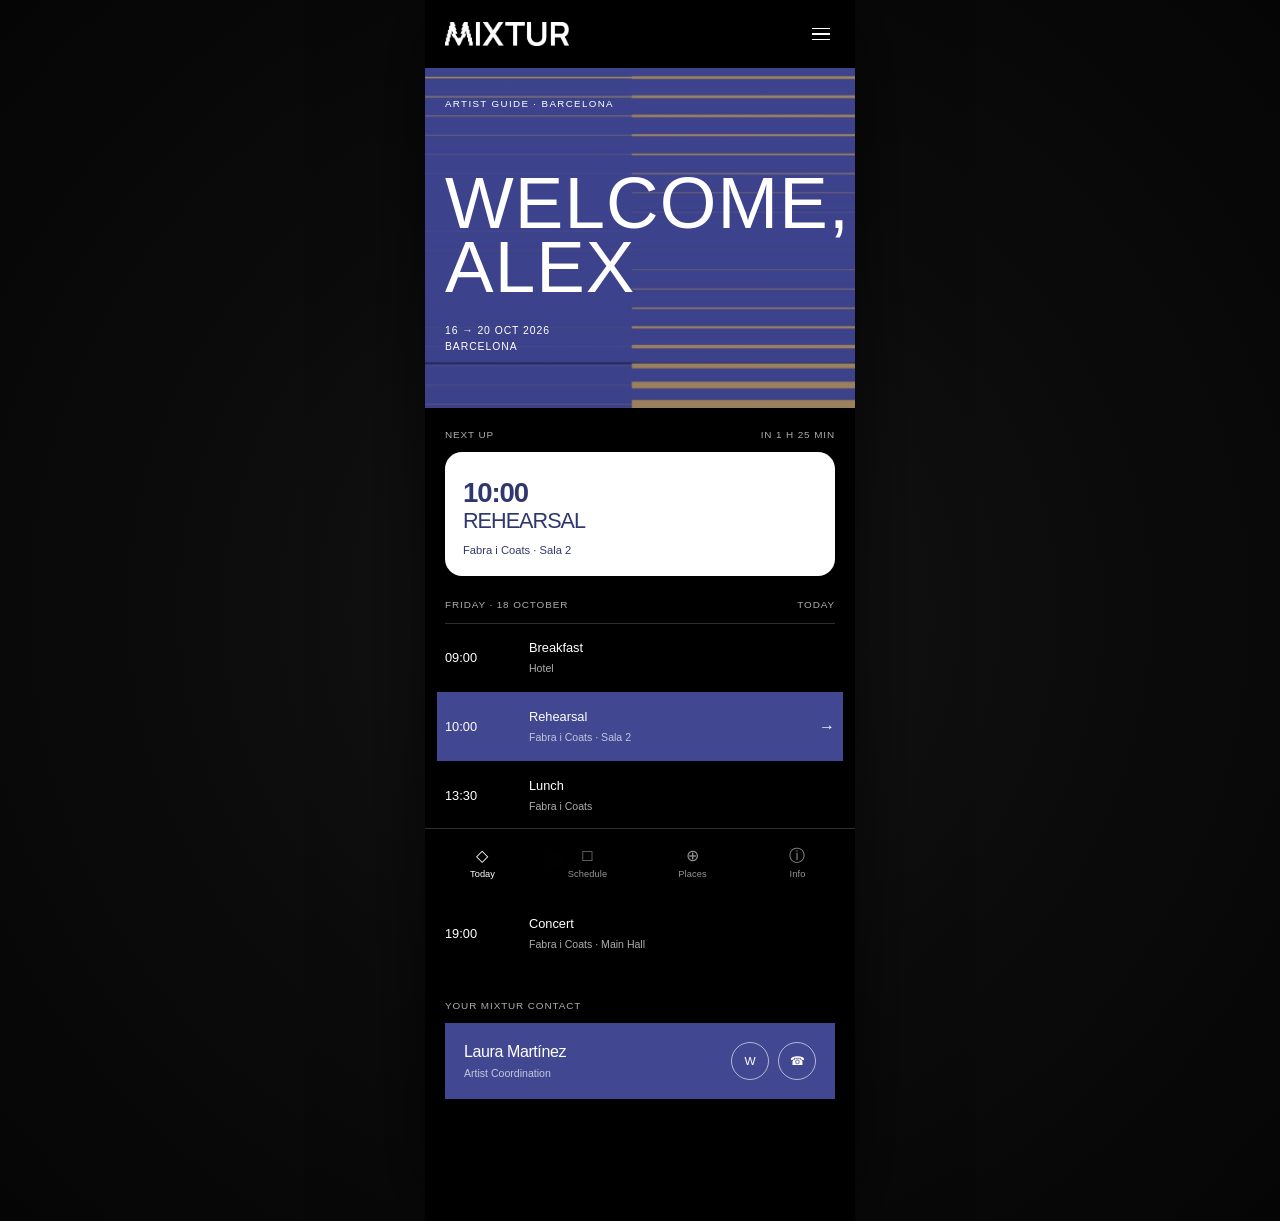
==== commit a98e0b3e: "Update index.html" ====
--- a/index.html
+++ b/index.html
@@ -89,13 +89,6 @@
 
         </div>
 
-        <div
-          class="arrow-button"
-          aria-hidden="true"
-        >
-          →
-        </div>
-
       </article>
 
     </section>
@@ -247,7 +240,8 @@
           <a
             href="#"
             class="contact-action"
-            aria-label="WhatsApp Laura"
+            data-contact-whatsapp
+            aria-label="WhatsApp Mixtur contact"
           >
             W
           </a>
@@ -255,7 +249,8 @@
           <a
             href="#"
             class="contact-action"
-            aria-label="Call Laura"
+            data-contact-call
+            aria-label="Call Mixtur contact"
           >
             ☎
           </a>
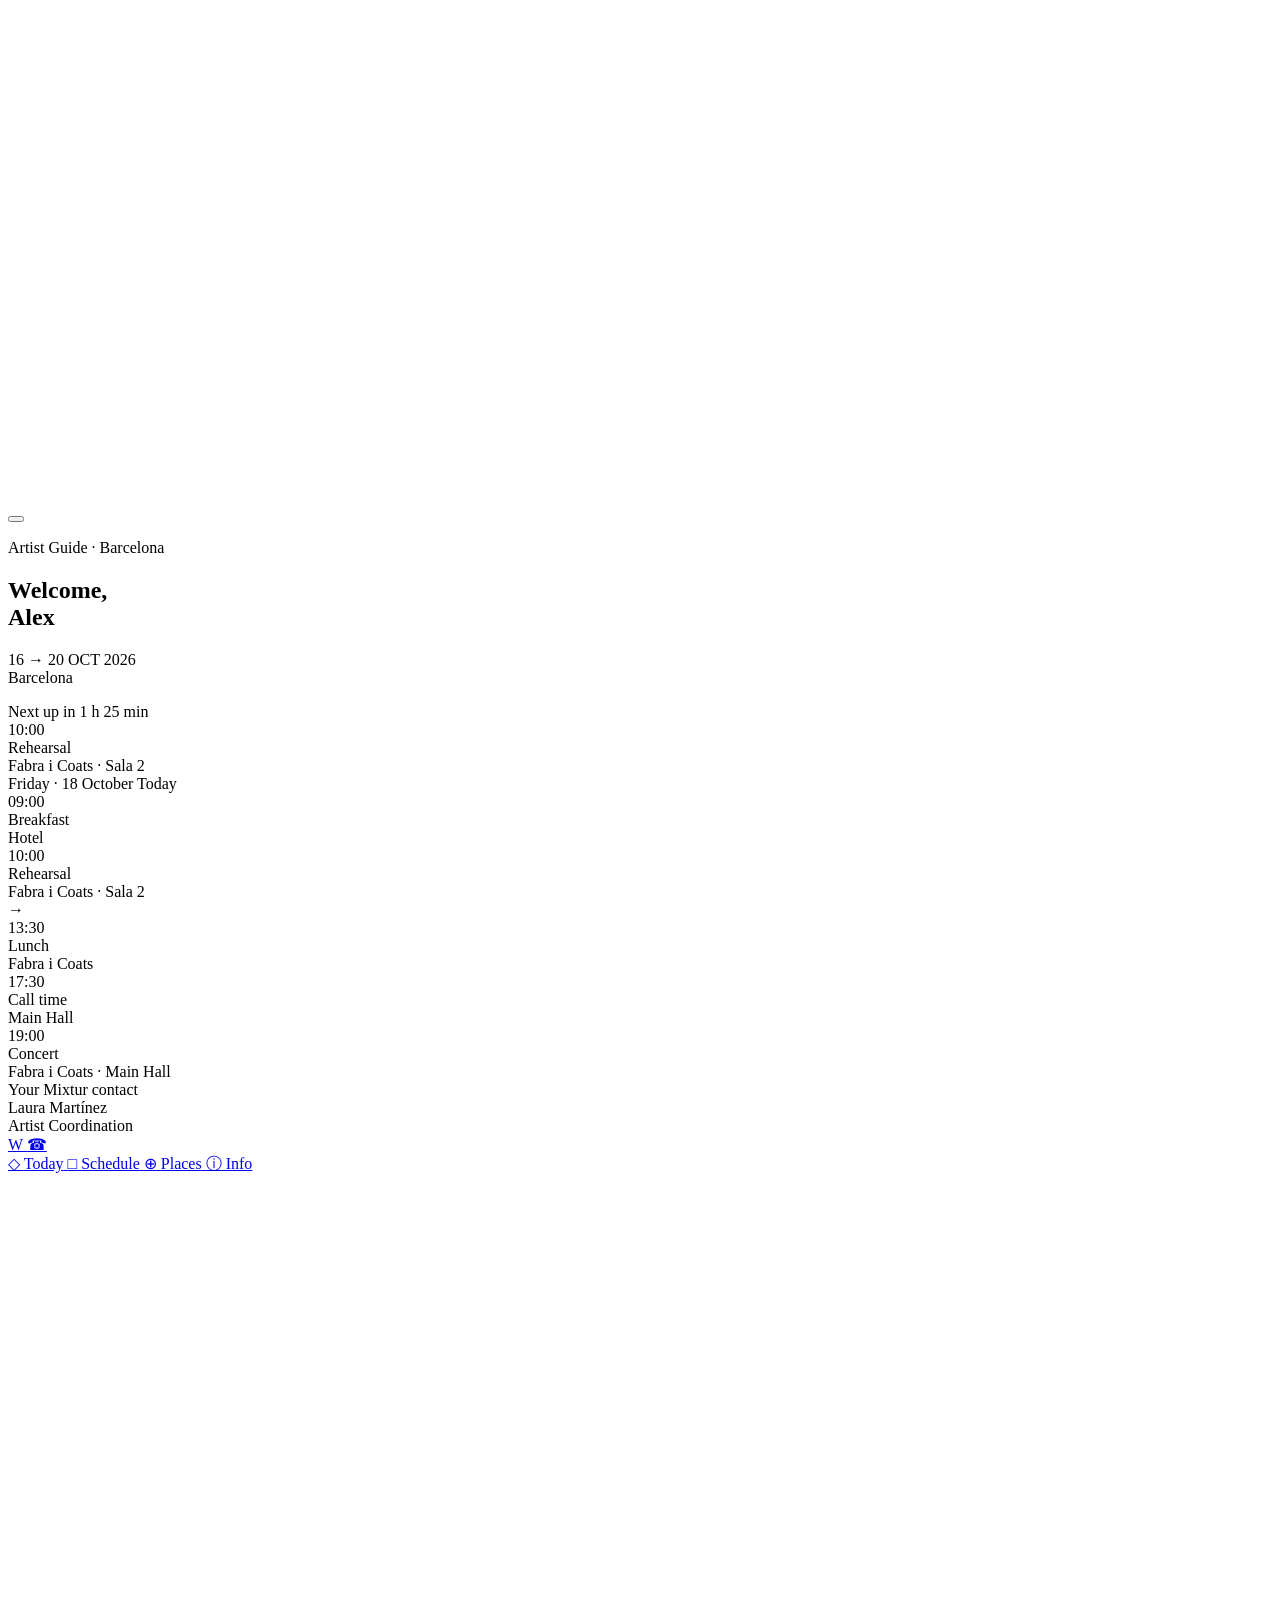
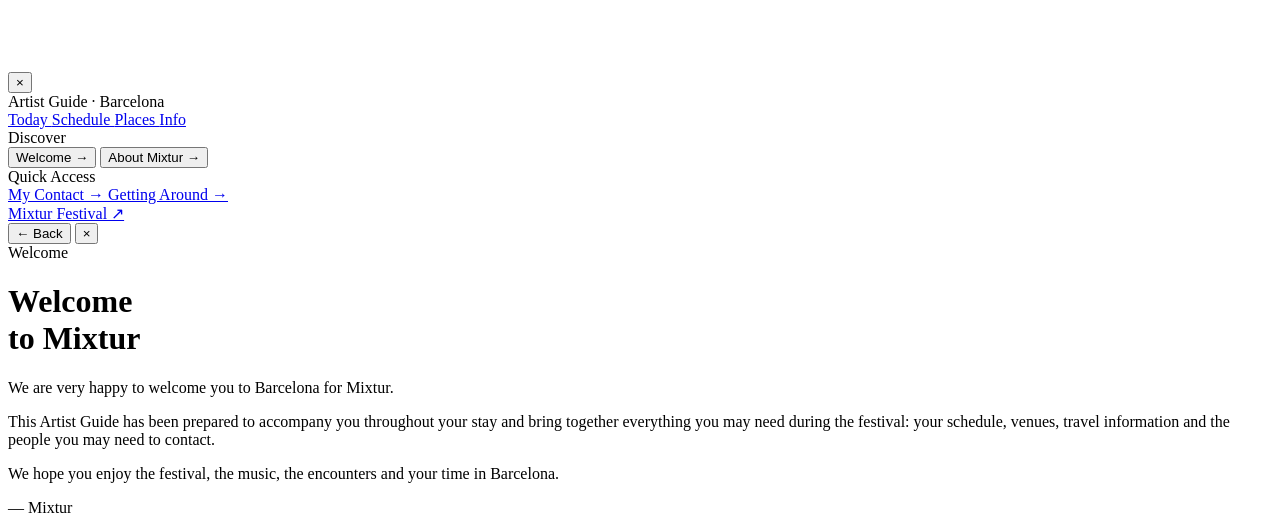
==== commit 0c2f02aa: "Update index.html" ====
--- a/index.html
+++ b/index.html
@@ -8,7 +8,7 @@
 
   <title>Mixtur · Artist Guide</title>
 
-  <link rel="stylesheet" href="style.css">
+  <link rel="stylesheet" href="sstyle.css?v=2">
 </head>
 
 <body>
@@ -306,7 +306,7 @@
 
 
   <script src="venues.js?v=1"></script>
-  <script src="script.js?v=26"></script>
+  <script src="script.js?v=30"></script>
 
 </body>
 
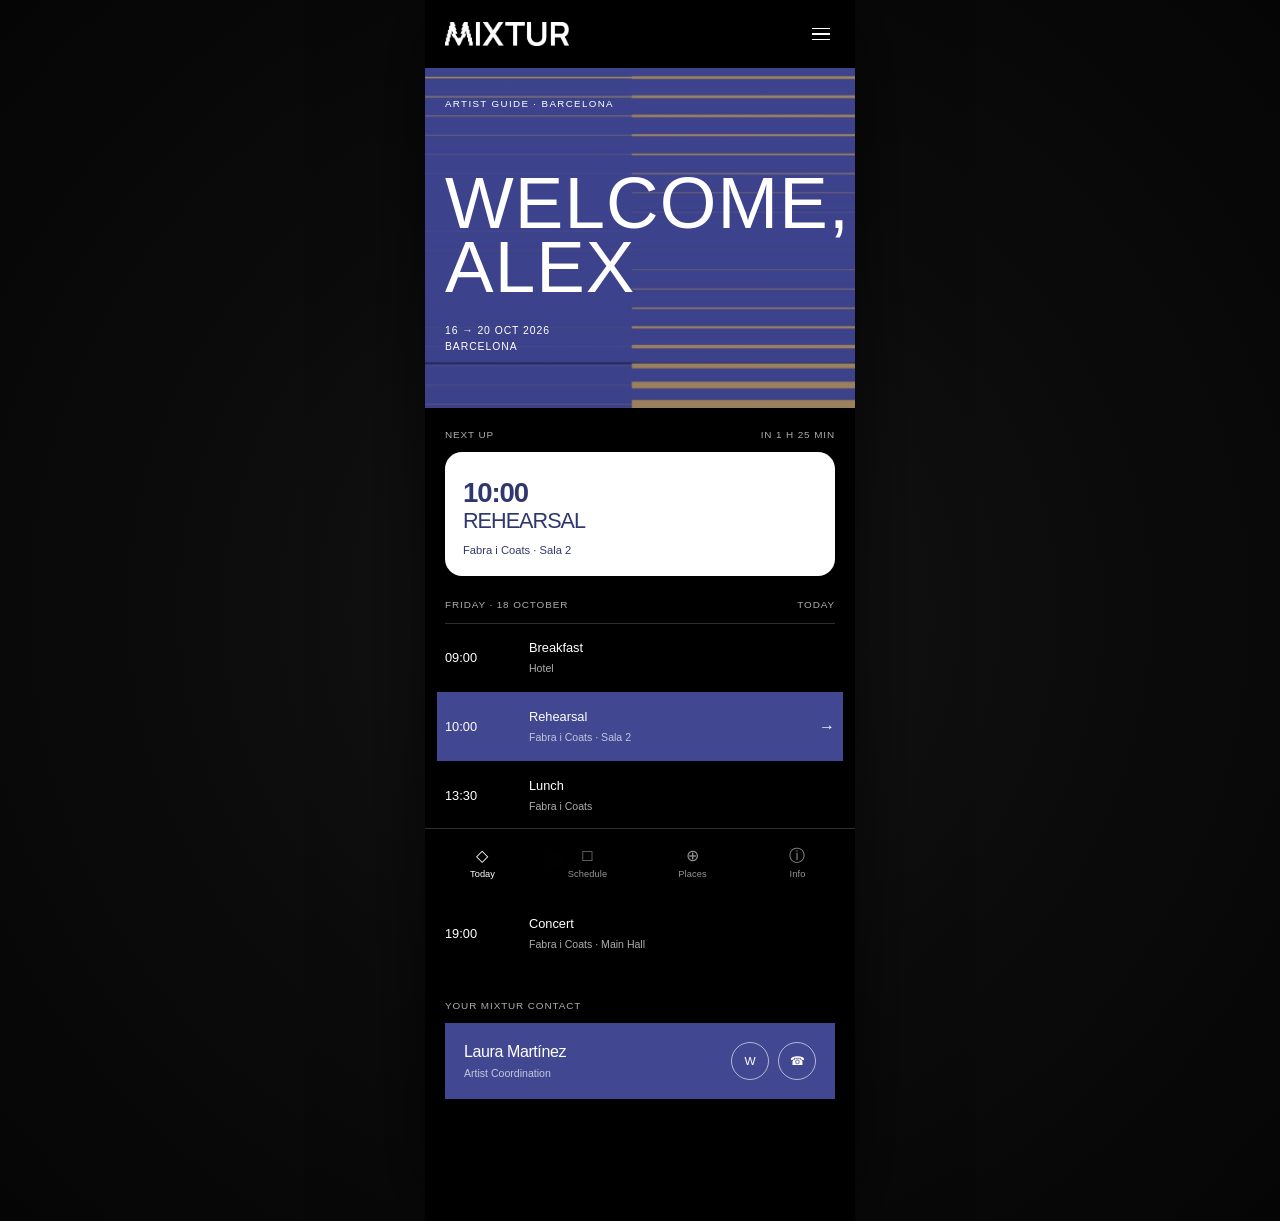
==== commit ee28a5f5: "Update index.html" ====
--- a/index.html
+++ b/index.html
@@ -8,7 +8,7 @@
 
   <title>Mixtur · Artist Guide</title>
 
-  <link rel="stylesheet" href="sstyle.css?v=2">
+  <link rel="stylesheet" href="style.css?v=2">
 </head>
 
 <body>
--- a/style.css
+++ b/style.css
@@ -0,0 +1,4101 @@
+/* =========================================
+   MIXTUR ARTIST GUIDE
+   Editorial mobile system
+   ========================================= */
+
+
+/* =========================================
+   VARIABLES
+   ========================================= */
+
+:root {
+  --black: #000000;
+  --white: #ffffff;
+
+  --mixtur-blue: #414891;
+  --mixtur-blue-dark: #30376f;
+  --mixtur-gold: #b89b59;
+
+  --text-secondary: rgba(255, 255, 255, 0.68);
+  --text-soft: rgba(255, 255, 255, 0.48);
+
+  --line: rgba(255, 255, 255, 0.18);
+
+  --page-width: 430px;
+}
+
+
+/* =========================================
+   RESET
+   ========================================= */
+
+* {
+  box-sizing: border-box;
+  margin: 0;
+  padding: 0;
+}
+
+html {
+  scroll-behavior: smooth;
+}
+
+body {
+  min-height: 100vh;
+  background: #0a0a0a;
+  color: var(--white);
+
+  font-family:
+    Verdana,
+    Geneva,
+    sans-serif;
+
+  -webkit-font-smoothing: antialiased;
+  text-rendering: optimizeLegibility;
+}
+
+button,
+a {
+  font: inherit;
+}
+
+a {
+  color: inherit;
+}
+
+
+/* =========================================
+   APP
+   ========================================= */
+
+.app {
+  position: relative;
+
+  width: 100%;
+  max-width: var(--page-width);
+
+  min-height: 100vh;
+
+  margin: 0 auto;
+
+  padding-bottom: 88px;
+
+  background: var(--black);
+}
+
+
+/* =========================================
+   TOP BAR
+   ========================================= */
+
+.topbar {
+  position: relative;
+  z-index: 20;
+
+  height: 68px;
+
+  padding: 18px 20px;
+
+  display: flex;
+  justify-content: space-between;
+  align-items: center;
+
+  background: var(--black);
+}
+
+.mixtur-logo {
+  display: block;
+
+  width: 124px;
+  max-height: 34px;
+
+  object-fit: contain;
+  object-position: left center;
+}
+
+.menu-button {
+  width: 32px;
+  height: 32px;
+
+  padding: 5px;
+
+  display: flex;
+  flex-direction: column;
+  justify-content: center;
+
+  gap: 4px;
+
+  border: 0;
+  background: transparent;
+
+  cursor: pointer;
+}
+
+.menu-button span {
+  display: block;
+
+  width: 18px;
+  height: 1.5px;
+
+  margin-left: auto;
+
+  background: var(--white);
+}
+
+
+/* =========================================
+   TODAY HERO
+   ========================================= */
+
+.hero {
+  position: relative;
+
+  min-height: 340px;
+
+  padding:
+    30px
+    20px
+    22px;
+
+  overflow: hidden;
+
+  background-color: var(--mixtur-blue);
+
+  background-image:
+    url("mixtur-background.png");
+
+  background-size: cover;
+  background-position: center center;
+  background-repeat: no-repeat;
+}
+
+.hero-overlay {
+  position: absolute;
+
+  inset: 0;
+
+  z-index: 1;
+
+  background:
+    linear-gradient(
+      to bottom,
+      rgba(32, 34, 90, 0.03),
+      rgba(32, 34, 90, 0.08)
+    );
+
+  pointer-events: none;
+}
+
+.hero-content {
+  position: relative;
+  z-index: 3;
+}
+
+.eyebrow {
+  margin-bottom: 60px;
+
+  font-size: 0.61rem;
+  font-weight: 400;
+  line-height: 1.3;
+  letter-spacing: 0.14em;
+
+  text-transform: uppercase;
+}
+
+.welcome {
+  width: 100%;
+  max-width: 385px;
+
+  font-size:
+    clamp(
+      3.45rem,
+      14.8vw,
+      4.55rem
+    );
+
+  font-weight: 400;
+
+  line-height: 0.88;
+
+  letter-spacing: 0.015em;
+
+  text-transform: uppercase;
+}
+
+.stay-dates {
+  margin-top: 24px;
+
+  font-size: 0.65rem;
+  font-weight: 400;
+
+  line-height: 1.55;
+
+  letter-spacing: 0.09em;
+
+  text-transform: uppercase;
+}
+
+
+/* =========================================
+   SECTION LABELS
+   ========================================= */
+
+.section-label {
+  display: flex;
+
+  justify-content: space-between;
+  align-items: center;
+
+  gap: 16px;
+
+  margin-bottom: 11px;
+
+  color: var(--text-secondary);
+
+  font-size: 0.62rem;
+
+  line-height: 1.2;
+
+  letter-spacing: 0.09em;
+
+  text-transform: uppercase;
+}
+
+
+/* =========================================
+   NEXT EVENT
+   ========================================= */
+
+.next-section {
+  padding:
+    21px
+    20px
+    17px;
+
+  background: var(--black);
+}
+
+.next-card {
+  min-height: 124px;
+
+  padding:
+    20px
+    18px
+    18px;
+
+  display: flex;
+
+  justify-content: space-between;
+  align-items: flex-end;
+
+  gap: 18px;
+
+  color: var(--mixtur-blue-dark);
+
+  background: var(--white);
+
+  border-radius: 17px;
+}
+
+.next-card-content {
+  min-width: 0;
+}
+
+.next-time {
+  font-size: 1.72rem;
+
+  font-weight: 700;
+
+  line-height: 1;
+
+  letter-spacing: -0.04em;
+}
+
+.next-title {
+  margin-top: 4px;
+
+  font-size: 1.35rem;
+
+  font-weight: 400;
+
+  line-height: 1;
+
+  letter-spacing: -0.045em;
+
+  text-transform: uppercase;
+}
+
+.next-place {
+  margin-top: 11px;
+
+  font-size: 0.7rem;
+
+  line-height: 1.35;
+}
+
+.arrow-button {
+  width: 45px;
+  height: 45px;
+
+  flex-shrink: 0;
+
+  display: flex;
+  align-items: center;
+  justify-content: center;
+
+  border-radius: 50%;
+
+  background: var(--mixtur-blue);
+  color: var(--white);
+
+  font-size: 1.3rem;
+  line-height: 1;
+
+  pointer-events: none;
+}
+
+/* =========================================
+   TODAY LIST
+   ========================================= */
+
+.today-list {
+  padding:
+    6px
+    20px
+    28px;
+}
+
+.schedule-heading {
+  margin-bottom: 0;
+
+  padding-bottom: 12px;
+}
+
+.today-item {
+  position: relative;
+
+  display: grid;
+
+  grid-template-columns:
+    72px
+    minmax(0, 1fr)
+    28px;
+
+  align-items: center;
+
+  gap: 12px;
+
+  min-height: 69px;
+
+  padding: 16px 0;
+
+  border-top:
+    1px solid
+    var(--line);
+}
+
+.today-time {
+  font-size: 0.8rem;
+  line-height: 1.2;
+}
+
+.today-info {
+  min-width: 0;
+}
+
+.today-title {
+  font-size: 0.8rem;
+  line-height: 1.2;
+}
+
+.today-place {
+  margin-top: 5px;
+
+  color: var(--text-secondary);
+
+  font-size: 0.66rem;
+  line-height: 1.4;
+}
+
+.today-item.highlight {
+  margin: 0 -8px;
+  padding: 16px 8px;
+
+  grid-template-columns:
+    72px
+    minmax(0, 1fr)
+    28px;
+
+  background: var(--mixtur-blue);
+
+  border-top-color: transparent;
+}
+
+.today-item.highlight + .today-item {
+  border-top-color: transparent;
+}
+.today-arrow {
+  display: flex;
+
+  align-items: center;
+  justify-content: flex-end;
+
+  align-self: center;
+
+  font-size: 1rem;
+  line-height: 1;
+}
+
+
+/* =========================================
+   CONTACT
+   ========================================= */
+
+.contact-wrap {
+  padding:
+    4px
+    20px
+    34px;
+}
+
+.contact-card {
+  padding: 19px;
+
+  display: flex;
+
+  align-items: center;
+  justify-content: space-between;
+
+  gap: 18px;
+
+  background: var(--mixtur-blue);
+}
+
+.contact-name {
+  font-size: 1rem;
+  font-weight: 400;
+  line-height: 1.2;
+  letter-spacing: -0.025em;
+}
+
+.contact-role {
+  margin-top: 6px;
+  font-size: 0.66rem;
+  color: rgba(255, 255, 255, 0.7);
+}
+
+.contact-actions {
+  display: flex;
+  gap: 9px;
+}
+
+.contact-action {
+  width: 38px;
+  height: 38px;
+
+  display: flex;
+
+  align-items: center;
+  justify-content: center;
+
+  border:
+    1px solid
+    rgba(255, 255, 255, 0.6);
+
+  border-radius: 50%;
+
+  color: var(--white);
+
+  text-decoration: none;
+
+  font-size: 0.74rem;
+}
+
+
+/* =========================================
+   BOTTOM NAVIGATION
+   ========================================= */
+
+.bottom-nav {
+  position: fixed;
+
+  left: 50%;
+  bottom: 0;
+
+  z-index: 100;
+
+  transform: translateX(-50%);
+
+  width: 100%;
+  max-width: var(--page-width);
+
+  min-height: 72px;
+
+  display: grid;
+
+  grid-template-columns:
+    repeat(4, 1fr);
+
+  padding:
+    8px
+    5px
+    max(11px, env(safe-area-inset-bottom));
+
+  background:
+    rgba(0, 0, 0, 0.96);
+
+  border-top:
+    1px solid
+    var(--line);
+
+  backdrop-filter:
+    blur(12px);
+}
+
+.nav-item {
+  display: flex;
+
+  flex-direction: column;
+
+  justify-content: center;
+  align-items: center;
+
+  gap: 4px;
+
+  color:
+    rgba(255, 255, 255, 0.58);
+
+  text-decoration: none;
+
+  font-size: 0.58rem;
+
+  letter-spacing: 0.01em;
+}
+
+.nav-item.active {
+  color: var(--white);
+}
+
+.nav-symbol {
+  min-height: 18px;
+
+  font-size: 1.02rem;
+
+  line-height: 1;
+}
+
+
+/* =========================================
+   SCHEDULE PAGE
+   ========================================= */
+
+.schedule-hero {
+  position: relative;
+
+  min-height: 205px;
+
+  padding:
+    28px
+    20px
+    25px;
+
+  overflow: hidden;
+
+  background-color: var(--mixtur-blue);
+
+  background-image:
+    url("mixtur-background.png");
+
+  background-size: 100% auto;
+  background-position: center top;
+  background-repeat: no-repeat;
+}
+
+.schedule-hero-content {
+  position: relative;
+  z-index: 3;
+}
+
+.schedule-page-title {
+  margin-top: 30px;
+
+  font-size:
+    clamp(
+      2.7rem,
+      11.5vw,
+      3.6rem
+    );
+
+  font-weight: 400;
+
+  line-height: 0.92;
+
+  letter-spacing: 0.045em;
+
+  text-transform: uppercase;
+}
+
+.schedule-subtitle {
+  margin-top: 14px;
+
+  font-size: 0.6rem;
+
+  line-height: 1.45;
+
+  letter-spacing: 0.16em;
+
+  text-transform: uppercase;
+}
+
+
+/* =========================================
+   SCHEDULE DAYS
+   ========================================= */
+
+.schedule-day {
+  padding:
+    25px
+    20px
+    8px;
+}
+
+.day-header {
+  display: flex;
+
+  align-items: baseline;
+  justify-content: space-between;
+
+  gap: 20px;
+
+  padding-bottom: 14px;
+
+  border-bottom:
+    1px solid
+    var(--line);
+
+  color: var(--white);
+
+  text-transform: uppercase;
+}
+
+.day-header span:first-child {
+  font-size: 1.15rem;
+
+  font-weight: 400;
+
+  line-height: 1;
+
+  letter-spacing: 0.08em;
+}
+
+.day-header span:last-child {
+  flex: 0 0 auto;
+
+  color: var(--text-secondary);
+
+  font-size: 0.58rem;
+
+  line-height: 1.2;
+
+  letter-spacing: 0.13em;
+
+  text-align: right;
+}
+
+.today-day .day-header span:first-child {
+  color: var(--mixtur-gold);
+}
+
+.today-day .day-header span:last-child {
+  color: var(--white);
+}
+
+/* =========================================
+   SCHEDULE EVENTS
+   ========================================= */
+
+.schedule-event {
+  position: relative;
+
+  display: grid;
+
+  grid-template-columns:
+    66px
+    minmax(0, 1fr)
+    30px;
+
+  align-items: center;
+
+  gap: 14px;
+
+  padding: 18px 0;
+
+  border-top:
+    1px solid
+    var(--line);
+}
+
+.schedule-time {
+  font-size: 0.8rem;
+  line-height: 1.2;
+}
+
+.schedule-event-info {
+  min-width: 0;
+}
+
+.schedule-event-type {
+  margin-bottom: 6px;
+
+  color: var(--mixtur-gold);
+
+  font-size: 0.56rem;
+
+  line-height: 1.2;
+
+  letter-spacing: 0.11em;
+
+  text-transform: uppercase;
+}
+
+.schedule-event-info h2 {
+  font-size: 0.89rem;
+
+  font-weight: 400;
+
+  line-height: 1.3;
+
+  letter-spacing: -0.025em;
+}
+
+.schedule-event-info p {
+  margin-top: 5px;
+
+  color: var(--text-secondary);
+
+  font-size: 0.65rem;
+
+  line-height: 1.4;
+}
+
+.current-event {
+  margin: 0 -8px;
+
+  padding: 18px 8px;
+
+  grid-template-columns:
+    66px
+    minmax(0, 1fr)
+    30px;
+
+  background: var(--mixtur-blue);
+
+  border-top-color: transparent;
+}
+
+.current-event .schedule-event-type {
+  color: var(--white);
+}
+
+.important-event {
+  margin: 0 -8px;
+
+  padding: 18px 8px;
+
+  grid-template-columns:
+    66px
+    minmax(0, 1fr)
+    30px;
+
+  border-top:
+    2px solid
+    var(--mixtur-gold);
+
+  border-bottom:
+    2px solid
+    var(--mixtur-gold);
+}
+
+.schedule-event-arrow {
+  display: flex;
+
+  align-items: center;
+  justify-content: flex-end;
+
+  align-self: center;
+
+  font-size: 1rem;
+  line-height: 1;
+}
+
+
+/* =========================================
+   PLACES PAGE
+   ========================================= */
+
+.places-intro {
+  padding:
+    18px
+    20px
+    0;
+
+  background: var(--black);
+}
+
+.places-cover {
+  width: 100%;
+  height: 180px;
+
+  overflow: hidden;
+
+  border-radius: 8px;
+
+  background:
+    linear-gradient(
+      135deg,
+      #2d2d2d,
+      #111111
+    );
+
+  display: flex;
+
+  align-items: flex-end;
+
+  padding: 14px;
+}
+
+.places-cover span {
+  color:
+    rgba(255, 255, 255, 0.58);
+
+  font-size: 0.58rem;
+
+  letter-spacing: 0.12em;
+
+  text-transform: uppercase;
+}
+
+.places-heading {
+  padding-top: 26px;
+}
+
+.places-heading .eyebrow {
+  margin-bottom: 18px;
+}
+
+.places-title {
+  font-size:
+    clamp(
+      2.9rem,
+      12vw,
+      3.9rem
+    );
+
+  font-weight: 400;
+
+  line-height: 0.9;
+
+  letter-spacing: 0.045em;
+
+  text-transform: uppercase;
+}
+
+
+/* =========================================
+   PLACES FILTERS
+   ========================================= */
+
+.places-filters {
+  display: grid;
+
+  grid-template-columns:
+    repeat(4, 1fr);
+
+  margin:
+    28px
+    20px
+    22px;
+
+  border:
+    1px solid
+    var(--line);
+}
+
+.place-filter {
+  min-height: 44px;
+
+  padding: 10px 6px;
+
+  border: 0;
+
+  border-right:
+    1px solid
+    var(--line);
+
+  background: transparent;
+
+  color: var(--text-secondary);
+
+  font-size: 0.63rem;
+
+  letter-spacing: 0.04em;
+
+  cursor: pointer;
+}
+
+.place-filter:last-child {
+  border-right: 0;
+}
+
+.place-filter.active {
+  background: var(--mixtur-blue);
+  color: var(--white);
+}
+
+
+/* =========================================
+   PLACES LIST
+   ========================================= */
+
+.places-list {
+  padding:
+    0
+    20px
+    34px;
+}
+
+.featured-place {
+  border-top:
+    1px solid
+    var(--line);
+
+  padding-top: 18px;
+}
+
+.featured-place-image {
+  width: 100%;
+  height: 145px;
+
+  overflow: hidden;
+
+  border-radius: 6px;
+
+  background:
+    linear-gradient(
+      135deg,
+      #333333,
+      #141414
+    );
+
+  display: flex;
+
+  align-items: flex-end;
+
+  padding: 12px;
+}
+
+.featured-place-image span {
+  color:
+    rgba(255, 255, 255, 0.5);
+
+  font-size: 0.55rem;
+
+  letter-spacing: 0.11em;
+
+  text-transform: uppercase;
+}
+
+.featured-place-content {
+  padding:
+    15px
+    0
+    22px;
+}
+
+.place-category {
+  margin-bottom: 7px;
+
+  color: var(--mixtur-gold);
+
+  font-size: 0.55rem;
+
+  line-height: 1.2;
+
+  letter-spacing: 0.12em;
+
+  text-transform: uppercase;
+}
+
+.place-title-row {
+  display: flex;
+
+  align-items: flex-start;
+  justify-content: space-between;
+
+  gap: 18px;
+}
+
+.place-title-row h2 {
+  font-size: 1.18rem;
+
+  font-weight: 400;
+
+  line-height: 1.2;
+
+  letter-spacing: -0.025em;
+}
+
+.place-description {
+  margin-top: 4px;
+
+  color: var(--text-secondary);
+
+  font-size: 0.68rem;
+
+  line-height: 1.4;
+}
+
+.place-arrow {
+  flex-shrink: 0;
+
+  padding-top: 4px;
+
+  font-size: 1.15rem;
+}
+
+.place-address {
+  margin-top: 14px;
+
+  color: var(--text-secondary);
+
+  font-style: normal;
+
+  font-size: 0.68rem;
+
+  line-height: 1.45;
+}
+
+
+/* =========================================
+   MAP LINK
+   ========================================= */
+
+.maps-link {
+  margin-top: 16px;
+
+  min-height: 44px;
+
+  display: grid;
+
+  grid-template-columns:
+    24px
+    minmax(0, 1fr)
+    22px;
+
+  align-items: center;
+
+  gap: 8px;
+
+  color: var(--white);
+
+  text-decoration: none;
+
+  border-top:
+    1px solid
+    var(--line);
+
+  border-bottom:
+    1px solid
+    var(--line);
+}
+
+.maps-symbol {
+  color: var(--mixtur-blue);
+
+  font-size: 1rem;
+}
+
+.maps-link span:nth-child(2) {
+  font-size: 0.68rem;
+}
+
+.maps-arrow {
+  justify-self: end;
+
+  font-size: 0.9rem;
+}
+
+
+/* =========================================
+   NEARBY LINKS
+   ========================================= */
+
+.place-nearby {
+  display: flex;
+
+  flex-wrap: wrap;
+
+  gap:
+    8px
+    18px;
+
+  margin-top: 14px;
+
+  padding-top: 12px;
+
+  border-top:
+    1px solid
+    var(--line);
+}
+
+.place-nearby a {
+  display: inline-flex;
+
+  align-items: center;
+
+  gap: 8px;
+
+  min-height: 32px;
+
+  color: var(--text-secondary);
+
+  text-decoration: none !important;
+
+  font-size: 0.62rem;
+
+  font-weight: 400;
+
+  line-height: 1.2;
+
+  letter-spacing: 0.05em;
+
+  text-transform: uppercase;
+}
+
+.place-nearby a:link,
+.place-nearby a:visited,
+.place-nearby a:hover,
+.place-nearby a:active {
+  color: var(--text-secondary);
+
+  text-decoration: none !important;
+}
+
+.place-nearby a span {
+  color: var(--white);
+
+  font-size: 0.8rem;
+
+  line-height: 1;
+}
+
+.place-nearby button {
+  padding: 0;
+
+  display: inline-flex;
+
+  align-items: center;
+
+  gap: 8px;
+
+  min-height: 32px;
+
+  border: 0;
+  border-radius: 0;
+
+  background: transparent;
+
+  color: var(--text-secondary);
+
+  font-family:
+    Verdana,
+    Geneva,
+    sans-serif;
+
+  font-size: 0.62rem;
+
+  font-weight: 400;
+
+  line-height: 1.2;
+
+  letter-spacing: 0.05em;
+
+  text-transform: uppercase;
+
+  text-decoration: none;
+
+  appearance: none;
+  -webkit-appearance: none;
+
+  cursor: pointer;
+}
+
+.place-nearby button span {
+  color: var(--white);
+
+  font-size: 0.8rem;
+
+  line-height: 1;
+}
+
+
+/* =========================================
+   COMPACT PLACE ROWS
+   ========================================= */
+
+.compact-place {
+  display: grid;
+
+  grid-template-columns:
+    98px
+    minmax(0, 1fr)
+    24px;
+
+  align-items: center;
+
+  gap: 13px;
+
+  min-height: 104px;
+
+  padding: 16px 0;
+
+  border-top:
+    1px solid
+    var(--line);
+}
+
+.compact-place-image {
+  width: 98px;
+  height: 72px;
+
+  overflow: hidden;
+
+  border-radius: 5px;
+
+  display: flex;
+
+  align-items: flex-end;
+
+  padding: 8px;
+
+  background:
+    linear-gradient(
+      135deg,
+      #373737,
+      #161616
+    );
+}
+
+.compact-place-image span {
+  color:
+    rgba(255, 255, 255, 0.45);
+
+  font-size: 0.5rem;
+
+  letter-spacing: 0.08em;
+
+  text-transform: uppercase;
+}
+
+.compact-place-info {
+  min-width: 0;
+}
+
+.compact-place-info h2 {
+  font-size: 0.9rem;
+
+  font-weight: 400;
+
+  line-height: 1.2;
+
+  letter-spacing: -0.02em;
+}
+
+.compact-place-info p {
+  margin-top: 5px;
+
+  color: var(--text-secondary);
+
+  font-size: 0.62rem;
+
+  line-height: 1.4;
+}
+
+.compact-place-arrow {
+  justify-self: end;
+
+  font-size: 1rem;
+}
+
+
+/* =========================================
+   PLACEHOLDER IMAGES
+   ========================================= */
+
+.placeholder-image {
+  position: relative;
+
+  filter: grayscale(1);
+
+  isolation: isolate;
+}
+
+.placeholder-image::after {
+  content: "";
+
+  position: absolute;
+
+  inset: 0;
+
+  z-index: -1;
+
+  background:
+    linear-gradient(
+      to bottom,
+      rgba(255, 255, 255, 0.06),
+      rgba(0, 0, 0, 0.18)
+    );
+}
+
+
+/* =========================================
+   SLIDE-UP PANELS
+   ========================================= */
+
+.place-panel {
+  position: fixed;
+
+  inset: 0;
+
+  z-index: 500;
+
+  visibility: hidden;
+  opacity: 0;
+
+  pointer-events: none;
+}
+
+.place-panel.open {
+  visibility: visible;
+  opacity: 1;
+
+  pointer-events: auto;
+}
+
+.panel-backdrop {
+  position: absolute;
+
+  inset: 0;
+
+  background:
+    rgba(0, 0, 0, 0.72);
+}
+
+.panel-sheet {
+  position: absolute;
+
+  left: 50%;
+  bottom: 0;
+
+  width: 100%;
+  max-width: var(--page-width);
+
+  max-height: 82vh;
+
+  padding:
+    12px
+    20px
+    max(28px, env(safe-area-inset-bottom));
+
+  overflow-y: auto;
+
+  background: #101010;
+
+  border-radius:
+    22px
+    22px
+    0
+    0;
+
+  transform:
+    translate(-50%, 100%);
+
+  transition:
+    transform
+    0.3s
+    ease;
+}
+
+.place-panel.open .panel-sheet {
+  transform:
+    translate(-50%, 0);
+}
+
+.panel-handle {
+  width: 38px;
+  height: 3px;
+
+  margin:
+    0
+    auto
+    24px;
+
+  border-radius: 10px;
+
+  background:
+    rgba(255, 255, 255, 0.35);
+}
+
+.panel-header {
+  display: grid;
+
+  grid-template-columns:
+    minmax(0, 1fr)
+    38px;
+
+  gap: 20px;
+
+  padding-bottom: 22px;
+}
+
+.panel-location {
+  margin-bottom: 10px;
+
+  color: var(--mixtur-gold);
+
+  font-size: 0.56rem;
+
+  line-height: 1.2;
+
+  letter-spacing: 0.13em;
+
+  text-transform: uppercase;
+}
+
+.panel-header h2 {
+  font-size: 1.55rem;
+
+  font-weight: 400;
+
+  line-height: 1;
+
+  letter-spacing: 0.04em;
+
+  text-transform: uppercase;
+}
+
+.panel-intro {
+  max-width: 270px;
+
+  margin-top: 10px;
+
+  color: var(--text-secondary);
+
+  font-size: 0.63rem;
+
+  line-height: 1.45;
+}
+
+.panel-close {
+  width: 38px;
+  height: 38px;
+
+  display: flex;
+
+  align-items: center;
+  justify-content: center;
+
+  padding: 0;
+
+  border:
+    1px solid
+    var(--line);
+
+  border-radius: 50%;
+
+  background: transparent;
+
+  color: var(--white);
+
+  font-size: 1.2rem;
+
+  appearance: none;
+  -webkit-appearance: none;
+
+  cursor: pointer;
+}
+
+.panel-list {
+  border-top:
+    1px solid
+    var(--line);
+}
+
+.panel-place {
+  padding:
+    18px
+    0
+    17px;
+
+  border-bottom:
+    1px solid
+    var(--line);
+}
+
+.panel-place-meta {
+  margin-bottom: 7px;
+
+  color: var(--mixtur-gold);
+
+  font-size: 0.54rem;
+
+  line-height: 1.2;
+
+  letter-spacing: 0.1em;
+
+  text-transform: uppercase;
+}
+
+.panel-place h3 {
+  font-size: 0.9rem;
+
+  font-weight: 400;
+
+  line-height: 1.3;
+}
+
+.panel-place p {
+  margin-top: 5px;
+
+  color: var(--text-secondary);
+
+  font-size: 0.62rem;
+
+  line-height: 1.4;
+}
+
+.panel-place a {
+  margin-top: 13px;
+
+  display: flex;
+
+  align-items: center;
+  justify-content: space-between;
+
+  min-height: 32px;
+
+  color: var(--white);
+
+  text-decoration: none;
+
+  font-size: 0.61rem;
+
+  letter-spacing: 0.04em;
+
+  text-transform: uppercase;
+}
+
+body.panel-open {
+  overflow: hidden;
+}
+
+
+/* =========================================
+   INFO PAGE
+   ========================================= */
+
+.info-hero {
+  padding:
+    34px
+    20px
+    28px;
+
+  border-bottom:
+    1px solid
+    var(--line);
+}
+
+.info-hero-content {
+  max-width: 520px;
+}
+
+.info-title {
+  margin-top: 10px;
+
+  font-size:
+    clamp(
+      3.2rem,
+      14vw,
+      5.4rem
+    );
+
+  font-weight: 400;
+
+  line-height: 0.88;
+
+  letter-spacing: -0.05em;
+
+  text-transform: uppercase;
+}
+
+.info-subtitle {
+  max-width: 280px;
+
+  margin-top: 18px;
+
+  color: var(--text-secondary);
+
+  font-size: 0.7rem;
+
+  line-height: 1.5;
+}
+
+
+/* =========================================
+   STAY SUMMARY
+   ========================================= */
+
+.stay-summary {
+  padding:
+    22px
+    20px
+    26px;
+
+  border-bottom:
+    1px solid
+    var(--line);
+}
+
+.stay-summary-heading {
+  display: flex;
+
+  align-items: center;
+  justify-content: space-between;
+
+  margin-bottom: 18px;
+
+  color: var(--text-secondary);
+
+  font-size: 0.58rem;
+
+  line-height: 1;
+
+  letter-spacing: 0.09em;
+
+  text-transform: uppercase;
+}
+
+.stay-summary-heading span:first-child {
+  color: var(--mixtur-gold);
+}
+
+.stay-summary-grid {
+  display: grid;
+
+  grid-template-columns:
+    repeat(3, minmax(0, 1fr));
+
+  border-top:
+    1px solid
+    var(--line);
+
+  border-bottom:
+    1px solid
+    var(--line);
+}
+
+.stay-summary-card {
+  min-width: 0;
+
+  padding:
+    16px
+    12px
+    17px;
+
+  border-right:
+    1px solid
+    var(--line);
+}
+
+.stay-summary-card:first-child {
+  padding-left: 0;
+}
+
+.stay-summary-card:last-child {
+  padding-right: 0;
+
+  border-right: 0;
+}
+
+.stay-summary-date {
+  margin-bottom: 13px;
+
+  color: var(--mixtur-gold);
+
+  font-size: 0.54rem;
+
+  line-height: 1;
+
+  letter-spacing: 0.08em;
+
+  text-transform: uppercase;
+}
+
+.stay-summary-type {
+  margin-bottom: 6px;
+
+  color: var(--text-secondary);
+
+  font-size: 0.54rem;
+
+  line-height: 1.2;
+
+  text-transform: uppercase;
+}
+
+.stay-summary-card h2 {
+  overflow-wrap: anywhere;
+
+  font-size:
+    clamp(
+      0.9rem,
+      4vw,
+      1.15rem
+    );
+
+  font-weight: 400;
+
+  line-height: 1.1;
+}
+
+.stay-summary-card p {
+  margin-top: 8px;
+
+  color: var(--text-secondary);
+
+  font-size: 0.58rem;
+
+  line-height: 1.35;
+}
+
+
+/* =========================================
+   INFO ACCORDION
+   ========================================= */
+
+.info-list {
+  padding-bottom:
+    calc(
+      92px + env(safe-area-inset-bottom)
+    );
+}
+
+.info-section {
+  border-bottom:
+    1px solid
+    var(--line);
+}
+
+.info-toggle {
+  width: 100%;
+  min-height: 82px;
+
+  display: grid;
+
+  grid-template-columns:
+    38px
+    minmax(0, 1fr)
+    28px;
+
+  align-items: center;
+
+  gap: 10px;
+
+  padding:
+    0
+    20px;
+
+  border: 0;
+
+  background: transparent;
+
+  color: var(--white);
+
+  font-family:
+    Verdana,
+    Geneva,
+    sans-serif;
+
+  text-align: left;
+
+  appearance: none;
+  -webkit-appearance: none;
+
+  cursor: pointer;
+}
+
+.info-number {
+  color: var(--mixtur-gold);
+
+  font-size: 0.56rem;
+
+  letter-spacing: 0.08em;
+}
+
+.info-toggle-title {
+  font-size: 1rem;
+
+  font-weight: 400;
+
+  line-height: 1.2;
+
+  letter-spacing: 0.01em;
+
+  text-transform: uppercase;
+}
+
+.info-toggle-symbol {
+  justify-self: end;
+
+  color: var(--text-secondary);
+
+  font-size: 1.25rem;
+
+  font-weight: 400;
+
+  line-height: 1;
+
+  transition:
+    transform 0.25s ease,
+    color 0.25s ease;
+}
+
+.info-section.open
+.info-toggle-symbol {
+  color: var(--mixtur-gold);
+
+  transform: rotate(45deg);
+}
+
+.info-content {
+  display: none;
+
+  padding:
+    0
+    20px
+    24px;
+}
+
+.info-section.open
+.info-content {
+  display: block;
+}
+
+
+/* =========================================
+   INFO ROWS
+   ========================================= */
+
+.info-row {
+  display: grid;
+
+  grid-template-columns:
+    92px
+    minmax(0, 1fr);
+
+  gap: 16px;
+
+  padding:
+    17px
+    0;
+
+  border-top:
+    1px solid
+    var(--line);
+}
+
+.info-label {
+  color: var(--mixtur-gold);
+
+  font-size: 0.54rem;
+
+  line-height: 1.3;
+
+  letter-spacing: 0.08em;
+
+  text-transform: uppercase;
+}
+
+.info-value {
+  color: var(--white);
+
+  font-size: 0.72rem;
+
+  line-height: 1.4;
+}
+
+.info-value span {
+  display: block;
+
+  margin-top: 4px;
+
+  color: var(--text-secondary);
+
+  font-size: 0.6rem;
+
+  line-height: 1.4;
+}
+
+
+/* =========================================
+   INFO CONTACT
+   ========================================= */
+
+.info-contact {
+  padding:
+    24px
+    0
+    22px;
+
+  border-top:
+    1px solid
+    var(--line);
+}
+
+.info-contact-role {
+  color: var(--mixtur-gold);
+
+  font-size: 0.55rem;
+
+  line-height: 1.2;
+
+  letter-spacing: 0.1em;
+
+  text-transform: uppercase;
+}
+
+.info-contact h2 {
+  margin-top: 8px;
+
+  font-size: 1.35rem;
+
+  font-weight: 400;
+
+  line-height: 1.1;
+}
+
+.info-contact-note {
+  max-width: 270px;
+
+  margin-top: 9px;
+
+  color: var(--text-secondary);
+
+  font-size: 0.62rem;
+
+  line-height: 1.45;
+}
+
+.info-contact-actions {
+  display: flex;
+
+  gap: 20px;
+
+  margin-top: 20px;
+}
+
+.info-contact-actions a {
+  display: inline-flex;
+
+  align-items: center;
+
+  gap: 10px;
+
+  min-height: 34px;
+
+  color: var(--white);
+
+  text-decoration: none;
+
+  font-size: 0.6rem;
+
+  letter-spacing: 0.05em;
+
+  text-transform: uppercase;
+}
+
+.info-contact-actions a span {
+  color: var(--mixtur-gold);
+
+  font-size: 0.82rem;
+}
+
+.info-contact-row {
+  margin-top: 0;
+}
+
+
+/* =========================================
+   INFO · INTERACTIVE DETAIL LINKS
+   ========================================= */
+
+.info-group-label {
+  padding:
+    20px
+    0
+    10px;
+
+  border-top:
+    1px solid
+    var(--line);
+
+  color: var(--mixtur-gold);
+
+  font-size: 0.54rem;
+
+  line-height: 1.2;
+
+  letter-spacing: 0.1em;
+
+  text-transform: uppercase;
+}
+
+.info-detail-link {
+  min-height: 68px;
+
+  display: flex;
+
+  align-items: center;
+  justify-content: space-between;
+
+  gap: 20px;
+
+  padding:
+    15px
+    0;
+
+  border-top:
+    1px solid
+    var(--line);
+
+  color: var(--white);
+
+  text-decoration: none;
+}
+
+.info-detail-link:last-of-type {
+  border-bottom: 0;
+}
+
+.info-detail-title {
+  display: block;
+
+  font-size: 0.76rem;
+
+  line-height: 1.3;
+}
+
+.info-detail-description {
+  display: block;
+
+  margin-top: 5px;
+
+  color: var(--text-secondary);
+
+  font-size: 0.58rem;
+
+  line-height: 1.4;
+}
+
+.info-detail-arrow {
+  flex: 0 0 auto;
+
+  color: var(--mixtur-gold);
+
+  font-size: 0.9rem;
+}
+
+
+/* =========================================
+   CONTACTS · MAIN CONTACT
+   ========================================= */
+
+.main-contact-card {
+  margin:
+    22px
+    0
+    28px;
+
+  padding:
+    20px;
+
+  background: var(--white);
+
+  color: #000;
+}
+
+.main-contact-top {
+  display: flex;
+
+  align-items: center;
+
+  gap: 15px;
+}
+
+.contact-avatar {
+  width: 52px;
+  height: 52px;
+
+  flex: 0 0 52px;
+
+  display: flex;
+
+  align-items: center;
+  justify-content: center;
+
+  overflow: hidden;
+
+  border-radius: 50%;
+
+  background: var(--mixtur-gold);
+
+  color: #000;
+
+  font-size: 0.66rem;
+
+  letter-spacing: 0.06em;
+
+  text-transform: uppercase;
+}
+
+.contact-avatar img {
+  width: 100%;
+  height: 100%;
+
+  display: block;
+
+  object-fit: cover;
+}
+
+.main-contact-label {
+  margin-bottom: 5px;
+
+  color: var(--mixtur-blue);
+
+  font-size: 0.51rem;
+
+  line-height: 1.2;
+
+  letter-spacing: 0.1em;
+
+  text-transform: uppercase;
+}
+
+.main-contact-card h2 {
+  font-size: 1.15rem;
+
+  font-weight: 400;
+
+  line-height: 1.15;
+}
+
+.main-contact-role {
+  margin-top: 4px;
+
+  color: #666;
+
+  font-size: 0.58rem;
+
+  line-height: 1.3;
+}
+
+.main-contact-description {
+  margin-top: 18px;
+
+  padding-top: 15px;
+
+  border-top:
+    1px solid
+    rgba(0, 0, 0, 0.15);
+
+  color: #444;
+
+  font-size: 0.62rem;
+
+  line-height: 1.45;
+}
+
+.main-contact-actions {
+  display: flex;
+
+  gap: 24px;
+
+  margin-top: 17px;
+}
+
+.main-contact-actions a {
+  display: inline-flex;
+
+  align-items: center;
+
+  gap: 9px;
+
+  color: #000;
+
+  text-decoration: none;
+
+  font-size: 0.58rem;
+
+  letter-spacing: 0.05em;
+
+  text-transform: uppercase;
+}
+
+.main-contact-actions a span {
+  color: var(--mixtur-blue);
+}
+
+
+/* =========================================
+   CONTACTS · TEAM
+   ========================================= */
+
+.team-heading {
+  margin-bottom: 2px;
+
+  color: var(--mixtur-gold);
+
+  font-size: 0.55rem;
+
+  line-height: 1.2;
+
+  letter-spacing: 0.1em;
+
+  text-transform: uppercase;
+}
+
+.team-contact {
+  display: grid;
+
+  grid-template-columns:
+    44px
+    minmax(0, 1fr);
+
+  gap: 15px;
+
+  padding:
+    18px
+    0;
+
+  border-top:
+    1px solid
+    var(--line);
+}
+
+.team-avatar {
+  width: 44px;
+  height: 44px;
+
+  flex-basis: 44px;
+
+  background: transparent;
+
+  border:
+    1px solid
+    var(--line);
+
+  color: var(--text-secondary);
+
+  font-size: 0.56rem;
+}
+
+.team-contact-content h3 {
+  font-size: 0.78rem;
+
+  font-weight: 400;
+
+  line-height: 1.25;
+}
+
+.team-role {
+  margin-top: 4px;
+
+  color: var(--mixtur-gold);
+
+  font-size: 0.54rem;
+
+  line-height: 1.3;
+}
+
+.team-description {
+  margin-top: 5px;
+
+  color: var(--text-secondary);
+
+  font-size: 0.58rem;
+
+  line-height: 1.4;
+}
+
+.team-actions {
+  display: flex;
+
+  flex-wrap: wrap;
+
+  gap: 18px;
+
+  margin-top: 12px;
+}
+
+.team-actions a {
+  color: var(--white);
+
+  text-decoration: none;
+
+  font-size: 0.54rem;
+
+  letter-spacing: 0.04em;
+
+  text-transform: uppercase;
+}
+
+
+/* =========================================
+   MAIN MENU
+   ========================================= */
+
+.main-menu {
+  position: fixed;
+
+  inset: 0;
+
+  z-index: 1000;
+
+  visibility: hidden;
+
+  opacity: 0;
+
+  pointer-events: none;
+
+  background: #000;
+
+  transition:
+    opacity 0.25s ease,
+    visibility 0.25s ease;
+}
+
+.main-menu.open {
+  visibility: visible;
+
+  opacity: 1;
+
+  pointer-events: auto;
+}
+
+.main-menu-inner {
+  width: 100%;
+  max-width: var(--page-width);
+
+  height: 100%;
+  min-height: 100%;
+
+  margin: 0 auto;
+
+  padding:
+    22px
+    20px
+    max(30px, env(safe-area-inset-bottom));
+
+  overflow-y: auto;
+}
+
+
+/* =========================================
+   MENU HEADER
+   ========================================= */
+
+.main-menu-header {
+  display: flex;
+
+  align-items: flex-start;
+  justify-content: space-between;
+
+  gap: 20px;
+}
+
+.main-menu-logo {
+  width: 118px;
+  height: auto;
+
+  display: block;
+}
+
+.main-menu-close {
+  width: 40px;
+  height: 40px;
+
+  display: flex;
+
+  align-items: center;
+  justify-content: center;
+
+  padding: 0;
+
+  border:
+    1px solid
+    var(--line);
+
+  border-radius: 50%;
+
+  background: transparent;
+
+  color: var(--white);
+
+  font-family:
+    Verdana,
+    Geneva,
+    sans-serif;
+
+  font-size: 1.2rem;
+
+  line-height: 1;
+
+  appearance: none;
+  -webkit-appearance: none;
+
+  cursor: pointer;
+}
+
+.main-menu-meta {
+  margin-top: 40px;
+}
+
+.main-menu-eyebrow {
+  color: var(--mixtur-gold);
+
+  font-size: 0.55rem;
+
+  line-height: 1.2;
+
+  letter-spacing: 0.11em;
+
+  text-transform: uppercase;
+}
+
+.main-menu-city {
+  margin-top: 6px;
+
+  color: var(--text-secondary);
+
+  font-size: 0.58rem;
+
+  line-height: 1.2;
+
+  letter-spacing: 0.06em;
+
+  text-transform: uppercase;
+}
+
+
+/* =========================================
+   MENU PRIMARY NAVIGATION
+   ========================================= */
+
+.main-menu-nav {
+  margin-top: 34px;
+
+  border-top:
+    1px solid
+    var(--line);
+}
+
+.main-menu-nav a {
+  min-height: 66px;
+
+  display: flex;
+
+  align-items: center;
+  justify-content: space-between;
+
+  gap: 20px;
+
+  border-bottom:
+    1px solid
+    var(--line);
+
+  color: var(--white);
+
+  text-decoration: none;
+}
+
+.main-menu-nav-title {
+  font-size:
+    clamp(
+      1.45rem,
+      6.5vw,
+      2rem
+    );
+
+  font-weight: 400;
+
+  line-height: 1;
+
+  letter-spacing: -0.025em;
+
+  text-transform: uppercase;
+}
+
+.main-menu-nav-number {
+  color: var(--text-secondary);
+
+  font-size: 0.52rem;
+
+  letter-spacing: 0.08em;
+}
+
+.main-menu-nav a.active {
+  color: var(--mixtur-gold);
+}
+
+.main-menu-nav a.active
+.main-menu-nav-number {
+  color: var(--mixtur-gold);
+}
+
+
+/* =========================================
+   MENU SECTIONS
+   ========================================= */
+
+.main-menu-section {
+  margin-top: 30px;
+}
+
+.main-menu-section-label {
+  margin-bottom: 10px;
+
+  color: var(--mixtur-gold);
+
+  font-size: 0.52rem;
+
+  line-height: 1.2;
+
+  letter-spacing: 0.1em;
+
+  text-transform: uppercase;
+}
+
+.main-menu-small-link {
+  width: 100%;
+
+  min-height: 44px;
+
+  display: flex;
+
+  align-items: center;
+  justify-content: space-between;
+
+  gap: 20px;
+
+  padding: 0;
+
+  border: 0;
+
+  border-top:
+    1px solid
+    var(--line);
+
+  border-radius: 0;
+
+  background: transparent;
+
+  color: var(--white);
+
+  font-family:
+    Verdana,
+    Geneva,
+    sans-serif;
+
+  text-align: left;
+
+  text-decoration: none;
+
+  font-size: 0.62rem;
+
+  line-height: 1.2;
+
+  letter-spacing: 0.04em;
+
+  text-transform: uppercase;
+
+  appearance: none;
+  -webkit-appearance: none;
+
+  cursor: pointer;
+}
+
+.main-menu-section
+.main-menu-small-link:last-child {
+  border-bottom:
+    1px solid
+    var(--line);
+}
+
+.main-menu-arrow {
+  color: var(--mixtur-gold);
+
+  font-size: 0.8rem;
+}
+
+
+/* =========================================
+   MENU FOOTER
+   ========================================= */
+
+.main-menu-footer {
+  padding:
+    34px
+    0
+    12px;
+}
+
+.main-menu-external {
+  display: flex;
+
+  align-items: center;
+  justify-content: space-between;
+
+  gap: 20px;
+
+  color: var(--text-secondary);
+
+  text-decoration: none;
+
+  font-size: 0.54rem;
+
+  line-height: 1.2;
+
+  letter-spacing: 0.07em;
+
+  text-transform: uppercase;
+}
+
+.main-menu-external span:last-child {
+  color: var(--mixtur-gold);
+}
+
+body.menu-open {
+  overflow: hidden;
+}
+
+
+/* =========================================
+   EDITORIAL PANELS
+   WELCOME / ABOUT MIXTUR
+   ========================================= */
+
+.editorial-panel {
+  position: fixed;
+
+  inset: 0;
+
+  z-index: 1100;
+
+  visibility: hidden;
+
+  opacity: 0;
+
+  pointer-events: none;
+
+  background: #000;
+
+  transition:
+    opacity 0.25s ease,
+    visibility 0.25s ease;
+}
+
+.editorial-panel.open {
+  visibility: visible;
+
+  opacity: 1;
+
+  pointer-events: auto;
+}
+
+.editorial-panel-inner {
+  width: 100%;
+  max-width: var(--page-width);
+
+  height: 100%;
+  min-height: 100%;
+
+  margin: 0 auto;
+
+  padding:
+    22px
+    20px
+    max(38px, env(safe-area-inset-bottom));
+
+  overflow-y: auto;
+}
+
+.editorial-panel-header {
+  display: flex;
+
+  align-items: center;
+  justify-content: space-between;
+}
+
+.editorial-back {
+  padding: 0;
+
+  border: 0;
+
+  background: transparent;
+
+  color: var(--text-secondary);
+
+  font-family:
+    Verdana,
+    Geneva,
+    sans-serif;
+
+  font-size: 0.56rem;
+
+  line-height: 1.2;
+
+  letter-spacing: 0.07em;
+
+  text-transform: uppercase;
+
+  cursor: pointer;
+}
+
+.editorial-close {
+  width: 40px;
+  height: 40px;
+
+  display: flex;
+
+  align-items: center;
+  justify-content: center;
+
+  padding: 0;
+
+  border:
+    1px solid
+    var(--line);
+
+  border-radius: 50%;
+
+  background: transparent;
+
+  color: var(--white);
+
+  font-family:
+    Verdana,
+    Geneva,
+    sans-serif;
+
+  font-size: 1.2rem;
+
+  cursor: pointer;
+}
+
+.editorial-content {
+  padding-top: 58px;
+}
+
+.editorial-kicker {
+  color: var(--mixtur-gold);
+
+  font-size: 0.54rem;
+
+  line-height: 1.2;
+
+  letter-spacing: 0.11em;
+
+  text-transform: uppercase;
+}
+
+.editorial-title {
+  max-width: 340px;
+
+  margin-top: 13px;
+
+  font-size:
+    clamp(
+      2.7rem,
+      12vw,
+      4.7rem
+    );
+
+  font-weight: 400;
+
+  line-height: 0.9;
+
+  letter-spacing: -0.05em;
+
+  text-transform: uppercase;
+}
+
+.editorial-lead {
+  max-width: 330px;
+
+  margin-top: 32px;
+
+  padding-top: 24px;
+
+  border-top:
+    1px solid
+    var(--mixtur-gold);
+
+  font-size: 0.9rem;
+
+  line-height: 1.55;
+}
+
+.editorial-copy {
+  max-width: 330px;
+
+  margin-top: 22px;
+
+  color: var(--text-secondary);
+
+  font-size: 0.68rem;
+
+  line-height: 1.6;
+}
+
+.editorial-signature {
+  margin-top: 34px;
+
+  color: var(--mixtur-gold);
+
+  font-size: 0.58rem;
+
+  line-height: 1.2;
+
+  letter-spacing: 0.08em;
+
+  text-transform: uppercase;
+}
+
+
+/* =========================================
+   ABOUT MIXTUR
+   ========================================= */
+
+.mixtur-statement {
+  margin-top: 38px;
+
+  padding:
+    22px
+    0;
+
+  border-top:
+    1px solid
+    var(--line);
+
+  border-bottom:
+    1px solid
+    var(--line);
+}
+
+.mixtur-statement span {
+  display: block;
+
+  font-size:
+    clamp(
+      1.45rem,
+      7vw,
+      2.2rem
+    );
+
+  font-weight: 400;
+
+  line-height: 1.05;
+
+  letter-spacing: -0.025em;
+
+  text-transform: uppercase;
+}
+
+.mixtur-statement
+span:nth-child(2) {
+  color: var(--mixtur-gold);
+}
+
+.mixtur-keywords {
+  display: grid;
+
+  grid-template-columns:
+    repeat(2, minmax(0, 1fr));
+
+  margin-top: 32px;
+
+  border-top:
+    1px solid
+    var(--line);
+}
+
+.mixtur-keywords span {
+  padding:
+    15px
+    0;
+
+  border-bottom:
+    1px solid
+    var(--line);
+
+  color: var(--text-secondary);
+
+  font-size: 0.56rem;
+
+  line-height: 1.2;
+
+  letter-spacing: 0.08em;
+
+  text-transform: uppercase;
+}
+
+.mixtur-keywords
+span:nth-child(even) {
+  padding-left: 16px;
+
+  border-left:
+    1px solid
+    var(--line);
+}
+
+.editorial-web-link {
+  margin-top: 34px;
+
+  display: flex;
+
+  align-items: center;
+  justify-content: space-between;
+
+  padding:
+    16px
+    0;
+
+  border-top:
+    1px solid
+    var(--line);
+
+  border-bottom:
+    1px solid
+    var(--line);
+
+  color: var(--white);
+
+  text-decoration: none;
+
+  font-size: 0.58rem;
+
+  line-height: 1.2;
+
+  letter-spacing: 0.06em;
+
+  text-transform: uppercase;
+}
+
+.editorial-web-link span:last-child {
+  color: var(--mixtur-gold);
+}
+
+
+/* =========================================
+   DESKTOP PRESENTATION
+   ========================================= */
+
+@media (min-width: 700px) {
+
+  body {
+    background:
+      radial-gradient(
+        circle at center,
+        #171717 0%,
+        #0c0c0c 48%,
+        #050505 100%
+      );
+  }
+
+  .app {
+    box-shadow:
+      0
+      0
+      80px
+      rgba(0, 0, 0, 0.65);
+  }
+
+  .main-menu-inner,
+  .editorial-panel-inner {
+    box-shadow:
+      0
+      0
+      80px
+      rgba(0, 0, 0, 0.65);
+  }
+
+}
+
+
+/* =========================================
+   SMALL PHONES
+   ========================================= */
+
+@media (max-width: 370px) {
+
+  .hero {
+    min-height: 365px;
+  }
+
+  .welcome {
+    font-size: 3.15rem;
+  }
+
+  .eyebrow {
+    margin-bottom: 52px;
+  }
+
+  .next-title {
+    font-size: 1.22rem;
+  }
+
+  .schedule-page-title {
+    font-size: 2.85rem;
+  }
+
+  .places-cover {
+    height: 160px;
+  }
+
+  .places-title {
+    font-size: 2.7rem;
+  }
+
+  .compact-place {
+    grid-template-columns:
+      88px
+      minmax(0, 1fr)
+      22px;
+  }
+
+  .compact-place-image {
+    width: 88px;
+    height: 68px;
+  }
+
+  .stay-summary-card {
+    padding-left: 8px;
+    padding-right: 8px;
+  }
+
+  .stay-summary-card:first-child {
+    padding-left: 0;
+  }
+
+  .stay-summary-card:last-child {
+    padding-right: 0;
+  }
+
+  .stay-summary-card h2 {
+    font-size: 0.82rem;
+  }
+
+  .stay-summary-card p {
+    font-size: 0.54rem;
+  }
+
+  .info-row {
+    grid-template-columns:
+      78px
+      minmax(0, 1fr);
+
+    gap: 12px;
+  }
+
+  .main-menu-meta {
+    margin-top: 30px;
+  }
+
+  .main-menu-nav {
+    margin-top: 26px;
+  }
+
+  .main-menu-nav a {
+    min-height: 60px;
+  }
+
+  .main-menu-section {
+    margin-top: 24px;
+  }
+
+}
+
+
+/* =========================================
+   HEADER CLICK FIX
+   ========================================= */
+
+.topbar {
+  position: relative;
+  z-index: 100;
+}
+
+.menu-button {
+  position: relative;
+  z-index: 101;
+  pointer-events: auto;
+}
+
+
+/* =========================================
+   SCHEDULE DETAIL PANEL
+   ========================================= */
+
+.panel-category {
+  margin-top: 2px;
+  margin-bottom: 9px;
+
+  color: var(--mixtur-gold);
+
+  font-size: 0.56rem;
+
+  line-height: 1.2;
+
+  letter-spacing: 0.12em;
+
+  text-transform: uppercase;
+}
+
+.panel-title {
+  max-width: 320px;
+
+  font-size:
+    clamp(
+      1.7rem,
+      8vw,
+      2.35rem
+    );
+
+  font-weight: 400;
+
+  line-height: 1;
+
+  letter-spacing: -0.035em;
+}
+
+.panel-description {
+  margin-top: 12px;
+
+  padding-bottom: 22px;
+
+  color: var(--text-secondary);
+
+  font-size: 0.64rem;
+
+  line-height: 1.45;
+
+  border-bottom:
+    1px solid
+    var(--line);
+}
+
+.panel-info {
+  border-bottom:
+    1px solid
+    var(--line);
+}
+
+.panel-info-row {
+  display: grid;
+
+  grid-template-columns:
+    82px
+    minmax(0, 1fr);
+
+  gap: 18px;
+
+  padding:
+    17px
+    0;
+
+  border-bottom:
+    1px solid
+    var(--line);
+}
+
+.panel-info-row:last-child {
+  border-bottom: 0;
+}
+
+.panel-info-label {
+  color: var(--mixtur-gold);
+
+  font-size: 0.52rem;
+
+  line-height: 1.3;
+
+  letter-spacing: 0.09em;
+
+  text-transform: uppercase;
+}
+
+.panel-info-value {
+  color: var(--white);
+
+  font-size: 0.7rem;
+
+  line-height: 1.45;
+}
+
+.panel-map-link {
+  min-height: 50px;
+
+  display: flex;
+
+  align-items: center;
+  justify-content: space-between;
+
+  margin-top: 2px;
+
+  color: var(--white);
+
+  text-decoration: none;
+
+  font-size: 0.6rem;
+
+  line-height: 1.2;
+
+  letter-spacing: 0.06em;
+
+  text-transform: uppercase;
+
+  border-bottom:
+    1px solid
+    var(--line);
+}
+
+.info-panel-trigger {
+  cursor: pointer;
+}
+
+
+/* =========================================
+   ADMIN · ARTIST GUIDE GENERATOR
+   ========================================= */
+
+.admin-body {
+  background: #0a0a0a;
+}
+
+.admin-app {
+  width: 100%;
+  max-width: 760px;
+
+  min-height: 100vh;
+
+  margin: 0 auto;
+
+  padding-bottom: 70px;
+
+  background: var(--black);
+}
+
+.admin-header {
+  padding:
+    28px
+    24px
+    34px;
+
+  border-bottom:
+    1px solid
+    var(--line);
+}
+
+.admin-logo {
+  width: 125px;
+
+  display: block;
+}
+
+.admin-header-copy {
+  margin-top: 54px;
+}
+
+.admin-eyebrow {
+  color: var(--mixtur-gold);
+
+  font-size: 0.54rem;
+
+  line-height: 1.2;
+
+  letter-spacing: 0.11em;
+
+  text-transform: uppercase;
+}
+
+.admin-header h1 {
+  margin-top: 12px;
+
+  font-size:
+    clamp(
+      2.7rem,
+      10vw,
+      5rem
+    );
+
+  font-weight: 400;
+
+  line-height: 0.92;
+
+  letter-spacing: -0.05em;
+
+  text-transform: uppercase;
+}
+
+.admin-header p {
+  max-width: 400px;
+
+  margin-top: 22px;
+
+  color: var(--text-secondary);
+
+  font-size: 0.7rem;
+
+  line-height: 1.55;
+}
+
+
+/* ADMIN SECTIONS */
+
+.admin-section {
+  padding:
+    30px
+    24px;
+
+  border-bottom:
+    1px solid
+    var(--line);
+}
+
+.admin-section-heading {
+  display: grid;
+
+  grid-template-columns:
+    34px
+    minmax(0, 1fr);
+
+  gap: 12px;
+
+  align-items: center;
+
+  margin-bottom: 24px;
+}
+
+.admin-section-heading span {
+  color: var(--mixtur-gold);
+
+  font-size: 0.55rem;
+
+  letter-spacing: 0.08em;
+}
+
+.admin-section-heading h2 {
+  font-size: 1rem;
+
+  font-weight: 400;
+
+  line-height: 1.2;
+
+  letter-spacing: 0.03em;
+
+  text-transform: uppercase;
+}
+
+
+/* ADMIN FIELDS */
+
+.admin-fields {
+  display: grid;
+
+  gap: 18px;
+}
+
+.admin-fields + .admin-fields {
+  margin-top: 18px;
+}
+
+.admin-grid-two {
+  grid-template-columns:
+    repeat(2, minmax(0, 1fr));
+}
+
+.admin-field {
+  min-width: 0;
+
+  display: block;
+}
+
+.admin-field > span {
+  display: block;
+
+  margin-bottom: 8px;
+
+  color: var(--text-secondary);
+
+  font-size: 0.54rem;
+
+  line-height: 1.2;
+
+  letter-spacing: 0.08em;
+
+  text-transform: uppercase;
+}
+
+.admin-field input,
+.admin-field select,
+.admin-field textarea {
+  width: 100%;
+
+  border: 0;
+
+  border-bottom:
+    1px solid
+    rgba(255, 255, 255, 0.28);
+
+  border-radius: 0;
+
+  padding:
+    10px
+    0
+    12px;
+
+  background: transparent;
+
+  color: var(--white);
+
+  font-family:
+    Verdana,
+    Geneva,
+    sans-serif;
+
+  font-size: 0.72rem;
+
+  line-height: 1.4;
+
+  outline: none;
+
+  appearance: none;
+  -webkit-appearance: none;
+}
+
+.admin-field textarea {
+  resize: vertical;
+
+  min-height: 88px;
+}
+
+.admin-field select {
+  cursor: pointer;
+}
+
+.admin-field select option {
+  color: #000;
+}
+
+.admin-field input::placeholder,
+.admin-field textarea::placeholder {
+  color:
+    rgba(255, 255, 255, 0.32);
+}
+
+.admin-field input:focus,
+.admin-field select:focus,
+.admin-field textarea:focus {
+  border-bottom-color:
+    var(--mixtur-gold);
+}
+
+
+/* ADMIN ACTIVITY */
+
+.admin-activity {
+  padding:
+    20px;
+
+  border:
+    1px solid
+    var(--line);
+
+  background:
+    #0d0d0d;
+}
+
+.admin-activity-top {
+  display: flex;
+
+  align-items: center;
+  justify-content: space-between;
+
+  gap: 18px;
+
+  margin-bottom: 24px;
+
+  color: var(--text-secondary);
+
+  font-size: 0.54rem;
+
+  letter-spacing: 0.08em;
+
+  text-transform: uppercase;
+}
+
+.admin-activity-top span:last-child {
+  color: var(--mixtur-gold);
+}
+
+.admin-add-button {
+  width: 100%;
+
+  min-height: 50px;
+
+  margin-top: 16px;
+
+  border:
+    1px solid
+    var(--line);
+
+  background: transparent;
+
+  color: var(--white);
+
+  font-family:
+    Verdana,
+    Geneva,
+    sans-serif;
+
+  font-size: 0.6rem;
+
+  letter-spacing: 0.06em;
+
+  text-transform: uppercase;
+
+  cursor: pointer;
+}
+
+
+/* GENERATE */
+
+.admin-generate {
+  display: flex;
+
+  align-items: flex-end;
+  justify-content: space-between;
+
+  gap: 30px;
+
+  padding:
+    34px
+    24px;
+}
+
+.admin-generate h2 {
+  margin-top: 8px;
+
+  font-size: 1.3rem;
+
+  font-weight: 400;
+
+  line-height: 1.15;
+}
+
+.admin-generate p {
+  max-width: 310px;
+
+  margin-top: 10px;
+
+  color: var(--text-secondary);
+
+  font-size: 0.62rem;
+
+  line-height: 1.5;
+}
+
+.admin-generate-button {
+  flex: 0 0 auto;
+
+  min-height: 48px;
+
+  padding:
+    0
+    20px;
+
+  border: 0;
+
+  background:
+    var(--mixtur-gold);
+
+  color: #000;
+
+  font-family:
+    Verdana,
+    Geneva,
+    sans-serif;
+
+  font-size: 0.58rem;
+
+  letter-spacing: 0.06em;
+
+  text-transform: uppercase;
+
+  cursor: pointer;
+}
+
+
+/* ADMIN RESPONSIVE */
+
+@media (max-width: 560px) {
+
+  .admin-grid-two {
+    grid-template-columns: 1fr;
+  }
+
+  .admin-generate {
+    align-items: stretch;
+    flex-direction: column;
+  }
+
+  .admin-generate-button {
+    width: 100%;
+  }
+
+}
+
+
+/* =========================================
+   ADMIN · ACTIVITY CONTROLS
+   ========================================= */
+
+.admin-activity + .admin-activity {
+  margin-top: 16px;
+}
+
+.admin-activity-top {
+  position: relative;
+}
+
+.admin-remove-activity {
+  margin-left: auto;
+
+  padding: 0;
+
+  border: 0;
+
+  background: transparent;
+
+  color:
+    rgba(255, 255, 255, 0.5);
+
+  font-family:
+    Verdana,
+    Geneva,
+    sans-serif;
+
+  font-size: 0.5rem;
+
+  letter-spacing: 0.08em;
+
+  text-transform: uppercase;
+
+  cursor: pointer;
+}
+
+.admin-remove-activity:hover {
+  color: var(--mixtur-gold);
+}
+
+.admin-remove-activity[hidden] {
+  display: none;
+}
+
+
+/* =========================================
+   ADMIN · ARTIST DATA PREVIEW
+   ========================================= */
+
+.admin-preview {
+  padding:
+    32px
+    24px
+    60px;
+
+  border-top:
+    1px solid
+    var(--line);
+}
+
+.admin-preview[hidden] {
+  display: none;
+}
+
+.admin-preview-header {
+  display: flex;
+
+  align-items: flex-end;
+  justify-content: space-between;
+
+  gap: 24px;
+
+  margin-bottom: 24px;
+}
+
+.admin-preview-header h3 {
+  margin-top: 8px;
+
+  font-size: 1.8rem;
+
+  font-weight: 400;
+
+  line-height: 1;
+
+  letter-spacing: -0.03em;
+}
+
+.admin-preview-slug {
+  text-align: right;
+}
+
+.admin-preview-slug span {
+  display: block;
+
+  margin-bottom: 6px;
+
+  color: var(--text-secondary);
+
+  font-size: 0.5rem;
+
+  letter-spacing: 0.08em;
+
+  text-transform: uppercase;
+}
+
+.admin-preview-slug strong {
+  color: var(--mixtur-gold);
+
+  font-size: 0.62rem;
+
+  font-weight: 400;
+}
+
+.admin-preview-code {
+  width: 100%;
+
+  margin: 0;
+
+  padding: 18px;
+
+  overflow-x: auto;
+
+  border:
+    1px solid
+    var(--line);
+
+  background: #0d0d0d;
+
+  color:
+    rgba(255, 255, 255, 0.78);
+
+  font-family:
+    "Courier New",
+    monospace;
+
+  font-size: 0.62rem;
+
+  line-height: 1.65;
+
+  white-space: pre-wrap;
+
+  word-break: break-word;
+}
+
+
+/* =========================================
+   ADMIN · RESULT ACTIONS
+   ========================================= */
+
+.admin-result-actions {
+  display: grid;
+
+  gap: 28px;
+
+  margin-top: 24px;
+}
+
+.admin-download-button {
+  width: 100%;
+
+  min-height: 54px;
+
+  padding:
+    14px
+    18px;
+
+  border: 0;
+
+  background:
+    var(--mixtur-gold);
+
+  color: #000;
+
+  font-family:
+    Verdana,
+    Geneva,
+    sans-serif;
+
+  font-size: 0.62rem;
+
+  letter-spacing: 0.08em;
+
+  text-transform: uppercase;
+
+  cursor: pointer;
+}
+
+.admin-link-block > span {
+  display: block;
+
+  margin-bottom: 10px;
+
+  color: var(--mixtur-gold);
+
+  font-size: 0.52rem;
+
+  letter-spacing: 0.09em;
+
+  text-transform: uppercase;
+}
+
+.admin-link-row {
+  display: grid;
+
+  grid-template-columns:
+    minmax(0, 1fr)
+    auto;
+
+  gap: 10px;
+}
+
+.admin-link-row input {
+  min-width: 0;
+
+  padding: 14px;
+
+  border:
+    1px solid
+    var(--line);
+
+  border-radius: 0;
+
+  background: #0d0d0d;
+
+  color: var(--white);
+
+  font-family:
+    Verdana,
+    Geneva,
+    sans-serif;
+
+  font-size: 0.62rem;
+
+  outline: none;
+}
+
+.admin-link-row button {
+  padding:
+    0
+    16px;
+
+  border:
+    1px solid
+    var(--line);
+
+  border-radius: 0;
+
+  background: transparent;
+
+  color: var(--white);
+
+  font-family:
+    Verdana,
+    Geneva,
+    sans-serif;
+
+  font-size: 0.56rem;
+
+  letter-spacing: 0.06em;
+
+  text-transform: uppercase;
+
+  cursor: pointer;
+}
+
+
+@media (max-width: 560px) {
+
+  .admin-preview-header {
+    align-items: flex-start;
+
+    flex-direction: column;
+  }
+
+  .admin-preview-slug {
+    text-align: left;
+  }
+
+  .admin-link-row {
+    grid-template-columns: 1fr;
+  }
+
+  .admin-link-row button {
+    min-height: 46px;
+  }
+
+}
+
+
+/* =========================================
+   ACTIVITY VENUE IMAGE
+   ========================================= */
+
+/* =========================================
+   ACTIVITY VENUE IMAGE
+   ========================================= */
+
+.activity-panel-image {
+  width: calc(100% + 40px);
+
+  height: 220px;
+
+  margin:
+    8px
+    -20px
+    22px;
+
+  padding: 0;
+
+  overflow: hidden;
+
+  background: #181818;
+}
+
+.activity-panel-image img {
+  display: block;
+
+  width: 100%;
+  height: 100%;
+
+  object-fit: cover;
+  object-position: center 50%;
+
+  filter: grayscale(100%);
+}
+
+.activity-panel-nearby {
+  margin-top: 18px;
+}
+
+.venue-nearby-address {
+  margin-top: 5px;
+
+  color: var(--text-secondary);
+
+  font-size: 0.6rem;
+  line-height: 1.45;
+}
+
+/* =========================================
+   VENUE IMAGES · BLACK & WHITE
+   ========================================= */
+
+.featured-place-image img,
+.activity-panel-image img {
+  filter: grayscale(100%);
+}
+
+/* =========================================
+   VENUE PHOTOS · FINAL
+   ========================================= */
+
+.featured-place-image {
+  width: 100%;
+  height: 220px;
+  padding: 0;
+  overflow: hidden;
+  background: #181818;
+}
+
+.featured-place-image img {
+  width: 100%;
+  height: 100%;
+  display: block;
+  object-fit: cover;
+  object-position: center 50%;
+  filter: grayscale(100%);
+}
+
+/* =========================================
+   PLACES · BARCELONA COVER
+   ========================================= */
+
+/* =========================================
+   PLACES · BARCELONA COVER
+   ========================================= */
+
+.places-cover {
+  position: relative;
+  width: 100%;
+  height: 220px;
+  padding: 0;
+  overflow: hidden;
+  display: block;
+  background: #181818;
+}
+
+.places-cover img {
+  display: block;
+  width: 100%;
+  height: 100%;
+  object-fit: cover;
+  object-position: center;
+  filter: grayscale(100%);
+}
+
+.places-cover span {
+  display: none;
+}
+
+
+/* =========================================
+   WELCOME · ADAPTIVE ARTIST NAME
+   ========================================= */
+
+.welcome {
+  overflow: visible;
+}
+
+.welcome-artist-name {
+  display: inline;
+  overflow-wrap: normal;
+  word-break: normal;
+}
+
+.welcome.welcome-medium {
+  font-size: 0.96em;
+}
+
+.welcome.welcome-long {
+  font-size: 0.92em;
+}
